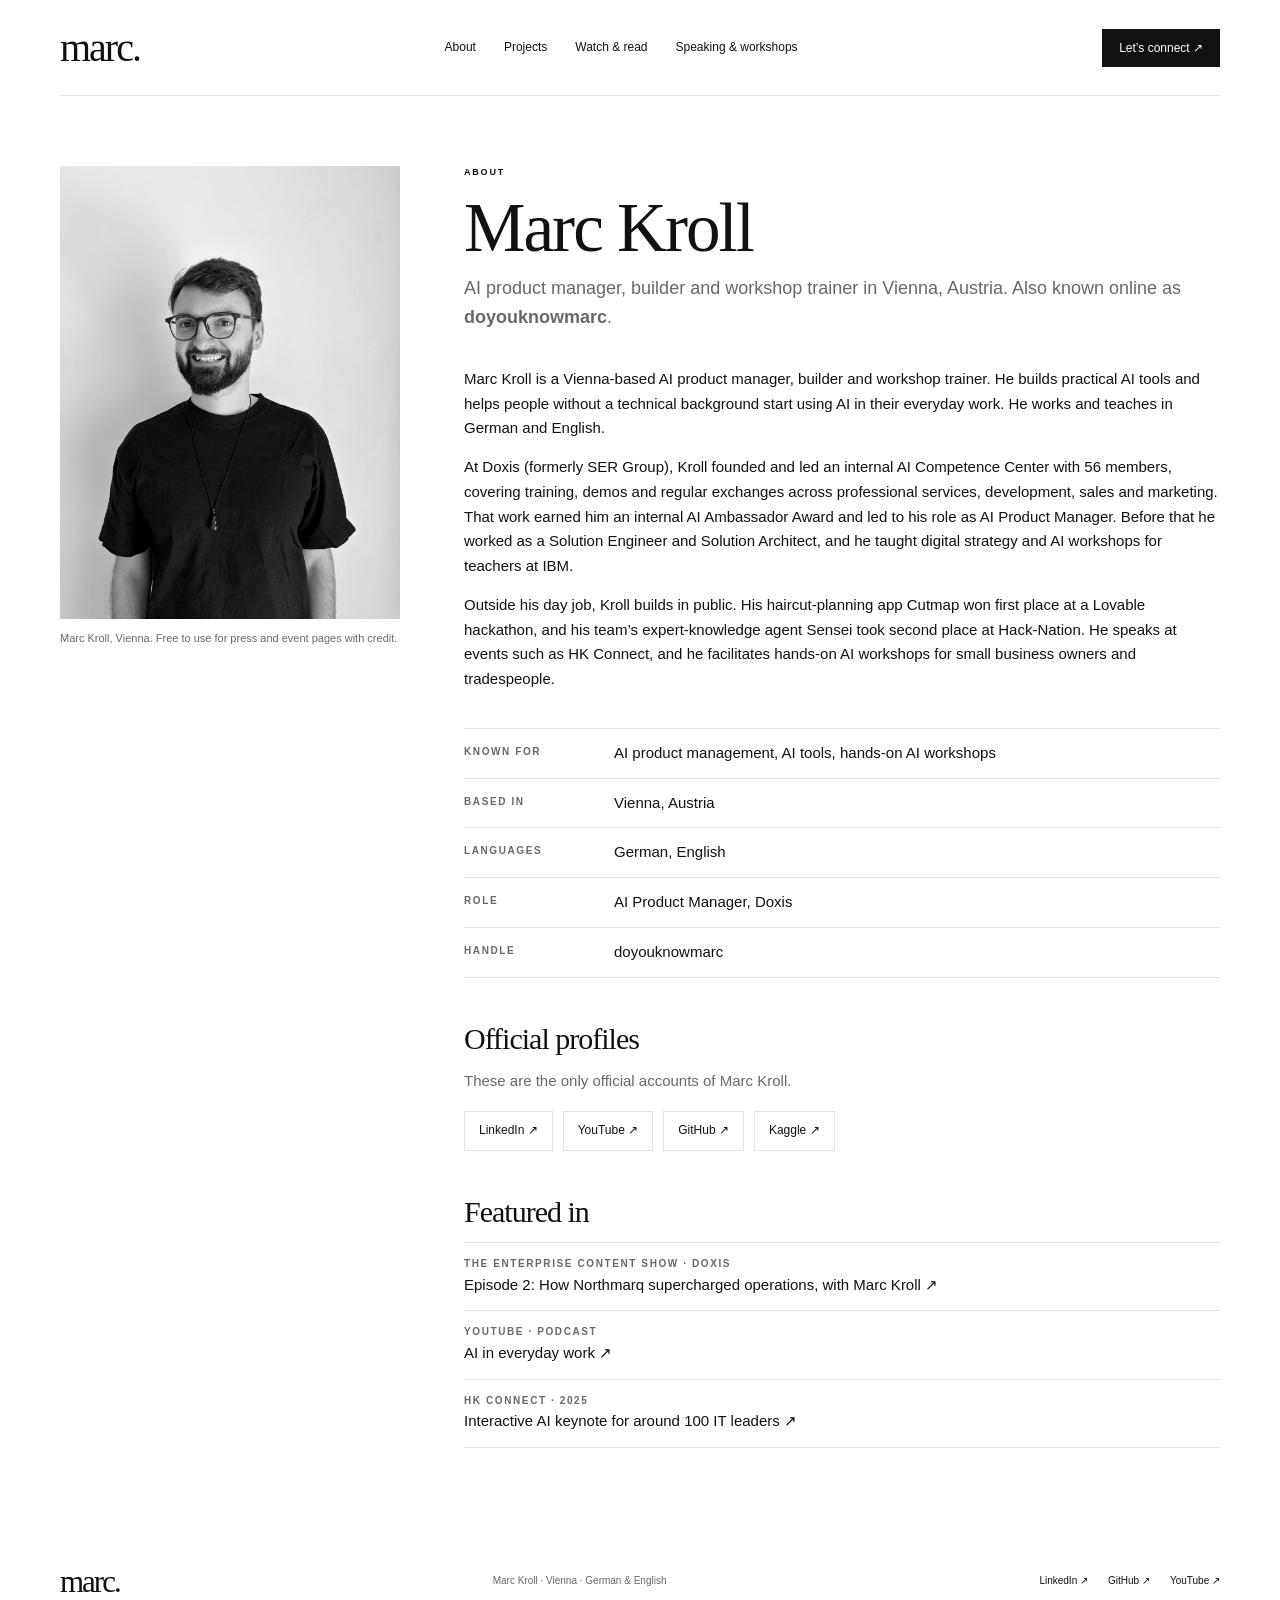
==== about/index.html @ 6bda3207 "Add Person schema, About page, sitemap and robots.txt Make doyouknowmarc.com the entity home for Mar" ====
<!doctype html>
<html lang="en"><head>
<meta charset="utf-8"><meta name="viewport" content="width=device-width,initial-scale=1">
<title>About Marc Kroll — AI product manager, builder and trainer in Vienna</title>
<meta name="description" content="Marc Kroll (doyouknowmarc) is a Vienna-based AI product manager, builder and workshop trainer. He builds AI tools, leads hands-on workshops and teaches in German and English.">
<link rel="canonical" href="https://doyouknowmarc.com/about/"><meta property="og:url" content="https://doyouknowmarc.com/about/">
<meta property="og:title" content="About Marc Kroll"><meta property="og:description" content="Vienna-based AI product manager, builder and workshop trainer."><meta property="og:type" content="profile"><meta property="og:image" content="https://doyouknowmarc.com/assets/marc-kroll.jpg">
<script type="application/ld+json">
{
  "@context": "https://schema.org",
  "@type": "ProfilePage",
  "@id": "https://doyouknowmarc.com/about/#page",
  "url": "https://doyouknowmarc.com/about/",
  "name": "About Marc Kroll",
  "dateModified": "2026-11-13",
  "isPartOf": { "@id": "https://doyouknowmarc.com/#website" },
  "mainEntity": {
    "@type": "Person",
    "@id": "https://doyouknowmarc.com/#person",
    "name": "Marc Kroll",
    "alternateName": "doyouknowmarc",
    "description": "Vienna-based AI product manager, builder and workshop trainer.",
    "url": "https://doyouknowmarc.com/",
    "image": "https://doyouknowmarc.com/assets/marc-kroll.jpg",
    "jobTitle": "AI Product Manager",
    "worksFor": { "@type": "Organization", "name": "Doxis", "alternateName": "SER Group", "url": "https://www.doxis.com/" },
    "homeLocation": { "@type": "Place", "name": "Vienna, Austria" },
    "knowsLanguage": ["de", "en"],
    "sameAs": [
      "https://www.linkedin.com/in/doyouknowmarc/",
      "https://www.youtube.com/@doyouknowmarc",
      "https://github.com/doyouknowmarc",
      "https://www.kaggle.com/doyouknowmarc"
    ]
  }
}
</script>
<meta name="theme-color" content="#ffffff"><link rel="icon" href="../favicon.svg" type="image/svg+xml"><link rel="stylesheet" href="../styles.css">
<style>
.about{display:grid;grid-template-columns:minmax(0,340px) minmax(0,1fr);gap:64px;padding:70px 0 90px;align-items:start}
.about figure img{width:100%;height:auto;display:block;filter:grayscale(1);transition:filter .4s}
.about figure:hover img{filter:none}
.about figcaption{font-size:11px;color:var(--muted);margin-top:10px}
.about h1{font-size:clamp(44px,5.4vw,73px);margin:10px 0 8px}
.about .descriptor{font-size:18px;color:var(--muted);margin-bottom:34px}
.about h2{font-size:30px;letter-spacing:-1px;margin:44px 0 14px}
.about p+p{margin-top:14px}
.facts{display:grid;grid-template-columns:150px 1fr;border-top:1px solid var(--line);margin-top:36px}
.facts dt,.facts dd{margin:0;padding:12px 0;border-bottom:1px solid var(--line)}
.facts dt{font-size:10px;letter-spacing:1.6px;font-weight:600;color:var(--muted);padding-top:15px}
.profiles{display:flex;flex-wrap:wrap;gap:10px;margin-top:18px}
.profiles a{border:1px solid var(--line);padding:9px 14px;font-size:12px}
.profiles a:hover{border-color:#111;text-decoration:none}
.press{list-style:none;padding:0;margin:0;border-top:1px solid var(--line)}
.press li{padding:13px 0;border-bottom:1px solid var(--line)}
.press .src{display:block;font-size:10px;letter-spacing:1.6px;font-weight:600;color:var(--muted)}
@media(max-width:820px){.about{grid-template-columns:1fr;gap:34px;padding-top:40px}.about figure{max-width:260px}.facts{grid-template-columns:110px 1fr}}
</style>
</head><body>
<a class="skip" href="#main">Skip to content</a>
<header class="header wrap"><a href="../" class="wordmark" aria-label="Marc Kroll home">marc<span>.</span></a><nav aria-label="Main navigation"><a href="./" aria-current="page">About</a><a href="../#work">Projects</a><a href="../#watch">Watch &amp; read</a><a href="../#community">Speaking &amp; workshops</a></nav><a class="button button-small" href="https://www.linkedin.com/in/doyouknowmarc/">Let’s connect ↗</a></header>
<main id="main" class="wrap">
<article class="about">
  <figure><img src="../assets/marc-kroll.jpg" width="1200" height="1600" alt="Marc Kroll" fetchpriority="high"><figcaption>Marc Kroll, Vienna. Free to use for press and event pages with credit.</figcaption></figure>
  <div>
    <p class="eyebrow">ABOUT</p>
    <h1>Marc Kroll</h1>
    <p class="descriptor">AI product manager, builder and workshop trainer in Vienna, Austria. Also known online as <strong>doyouknowmarc</strong>.</p>

    <p>Marc Kroll is a Vienna-based AI product manager, builder and workshop trainer. He builds practical AI tools and helps people without a technical background start using AI in their everyday work. He works and teaches in German and English.</p>
    <p>At Doxis (formerly SER Group), Kroll founded and led an internal AI Competence Center with 56 members, covering training, demos and regular exchanges across professional services, development, sales and marketing. That work earned him an internal AI Ambassador Award and led to his role as AI Product Manager. Before that he worked as a Solution Engineer and Solution Architect, and he taught digital strategy and AI workshops for teachers at IBM.</p>
    <p>Outside his day job, Kroll builds in public. His haircut-planning app Cutmap won first place at a Lovable hackathon, and his team’s expert-knowledge agent Sensei took second place at Hack-Nation. He speaks at events such as HK Connect, and he facilitates hands-on AI workshops for small business owners and tradespeople.</p>

    <dl class="facts">
      <dt>KNOWN FOR</dt><dd>AI product management, AI tools, hands-on AI workshops</dd>
      <dt>BASED IN</dt><dd>Vienna, Austria</dd>
      <dt>LANGUAGES</dt><dd>German, English</dd>
      <dt>ROLE</dt><dd>AI Product Manager, Doxis</dd>
      <dt>HANDLE</dt><dd>doyouknowmarc</dd>
    </dl>

    <h2>Official profiles</h2>
    <p class="muted">These are the only official accounts of Marc Kroll.</p>
    <div class="profiles">
      <a href="https://www.linkedin.com/in/doyouknowmarc/" rel="me">LinkedIn ↗</a>
      <a href="https://www.youtube.com/@doyouknowmarc" rel="me">YouTube ↗</a>
      <a href="https://github.com/doyouknowmarc" rel="me">GitHub ↗</a>
      <a href="https://www.kaggle.com/doyouknowmarc" rel="me">Kaggle ↗</a>
    </div>

    <h2>Featured in</h2>
    <ul class="press">
      <li><span class="src">THE ENTERPRISE CONTENT SHOW · DOXIS</span><a href="https://www.doxis.com/en/the-enterprise-content-show/episode-2">Episode 2: How Northmarq supercharged operations, with Marc Kroll ↗</a></li>
      <li><span class="src">YOUTUBE · PODCAST</span><a href="https://www.youtube.com/watch?v=0C4dO7WZmmM">AI in everyday work ↗</a></li>
      <li><span class="src">HK CONNECT · 2025</span><a href="https://www.youtube.com/watch?v=_8RWGRNtjNM">Interactive AI keynote for around 100 IT leaders ↗</a></li>
    </ul>
  </div>
</article>
</main>
<footer class="footer wrap"><a class="wordmark" href="../">marc.</a><p>Marc Kroll · Vienna · German &amp; English</p><div><a href="https://www.linkedin.com/in/doyouknowmarc/" rel="me">LinkedIn ↗</a><a href="https://github.com/doyouknowmarc" rel="me">GitHub ↗</a><a href="https://www.youtube.com/@doyouknowmarc" rel="me">YouTube ↗</a></div></footer>
</body></html>
---- styles.css ----
:root{--ink:#111;--muted:#686868;--line:#e2e2e2;--paper:#fff;--soft:#f6f6f6}*{box-sizing:border-box}html{scroll-behavior:smooth;scroll-padding-top:30px}body{margin:0;color:var(--ink);background:var(--paper);font-family:Arial,Helvetica,sans-serif;font-size:15px;line-height:1.65;-webkit-font-smoothing:antialiased}a{color:inherit;text-decoration:none}a:hover{text-decoration:underline;text-underline-offset:4px}button,a,summary{-webkit-tap-highlight-color:transparent}button{font:inherit}a:focus-visible,button:focus-visible,summary:focus-visible{outline:2px solid #111;outline-offset:5px}[hidden]{display:none!important}img{max-width:100%}h1,h2,h3,p,figure{margin:0}h1,h2{font-family:Georgia,'Times New Roman',serif;font-weight:400;letter-spacing:-2px;line-height:1.1}h3{font-size:20px;line-height:1.35;letter-spacing:-.5px;font-weight:500}.wrap{width:min(1160px,calc(100% - 80px));margin-inline:auto}.muted{color:var(--muted)}.skip{position:fixed;left:12px;top:-100px;padding:12px;background:#111;color:white;z-index:10}.skip:focus{top:12px}.header{height:96px;display:flex;align-items:center;justify-content:space-between;gap:30px;border-bottom:1px solid var(--line)}.wordmark{font-family:Georgia,serif;letter-spacing:-2px;font-size:40px;line-height:1}.header nav{display:flex;gap:28px;font-size:12px}.button{display:inline-flex;align-items:center;justify-content:center;gap:24px;background:#111;color:#fff;border:1px solid #111;padding:14px 22px;font-size:12px;line-height:1.5;min-height:46px}.button:hover{text-decoration:none;background:#333}.button-outline{color:#111;background:#fff}.button-outline:hover{background:#f5f5f5}.button-small{padding:9px 16px;min-height:38px}.hero{text-align:center;padding-top:65px;padding-bottom:54px}.hello{display:flex;align-items:center;justify-content:center;gap:14px;text-align:left;margin-bottom:27px}.hello img{border-radius:50%;width:62px;height:62px;object-fit:contain;filter:grayscale(1);background:#f2f2f2}.hello>div{display:flex;flex-direction:column;gap:2px;font-size:10px;letter-spacing:1.1px}.hello .muted{font-size:11px;letter-spacing:0}.hero h1{font-size:clamp(44px,5.4vw,73px);line-height:1.08;margin-bottom:24px}.hero-intro{font-size:15px;color:var(--muted);line-height:1.8}.hero-actions{display:flex;justify-content:center;gap:12px;margin-top:29px}.eyebrow{font-size:9px;letter-spacing:1.8px;font-weight:600;line-height:1.5}.spotlight{display:grid;grid-template-columns:1.9fr 1fr;gap:25px;margin-top:10px;margin-bottom:55px}.feature-image,.mini-image,.project-image,.media-image{display:block;position:relative;overflow:hidden;background:#f0f0f0}.feature-image{aspect-ratio:1.46}.feature-image img,.mini-image img,.project-image img,.media-image img{display:block;width:100%;height:100%;object-fit:cover;filter:grayscale(1);transition:transform .3s ease}.feature-image:hover img,.mini-image:hover img,.project-image:hover img,.media-image:hover img{transform:scale(1.025)}.feature-image img{object-position:center}.play{position:absolute;left:50%;top:50%;transform:translate(-50%,-50%);display:grid;place-items:center;background:white;color:black;width:62px;height:62px;border-radius:50%;font-size:18px;padding-left:4px;box-shadow:0 1px 8px #0002}.play.small{width:40px;height:40px;font-size:12px}.image-caption{position:absolute;bottom:16px;left:16px;background:#fff;padding:6px 10px;font-size:8px;letter-spacing:1px}.feature-caption{display:flex;align-items:start;gap:30px;margin-top:24px}.feature-caption .eyebrow{color:var(--muted);margin-bottom:10px}.feature-caption h2{font-size:30px;letter-spacing:-1px;line-height:1.2}.feature-caption p:not(.eyebrow){color:var(--muted);font-size:12px;max-width:500px;line-height:1.7;margin-top:13px}.arrow-link{font-size:25px;margin-left:auto;line-height:1.4}.spotlight-side{display:grid;grid-template-rows:1fr 1fr;gap:24px}.mini-image{aspect-ratio:2.14}.mini-video .eyebrow{font-size:8px;color:var(--muted);margin-top:14px;margin-bottom:5px}.mini-video h3{font-size:16px;line-height:1.4;max-width:320px;letter-spacing:-.3px}.duration{position:absolute;bottom:8px;right:8px;color:white;background:#111;padding:2px 6px;font-size:9px}.proof-strip{display:flex;justify-content:space-between;gap:24px;border-top:1px solid var(--line);border-bottom:1px solid var(--line);padding-top:20px;padding-bottom:20px;font-size:11px;color:var(--muted)}.proof-strip>span:first-child{font-size:9px;letter-spacing:1px;color:#111}.section{padding-top:82px;padding-bottom:82px}.section-heading{display:flex;justify-content:space-between;align-items:end;gap:35px;margin-bottom:35px}.section-heading .eyebrow{margin-bottom:14px;color:var(--muted)}.section-heading h2{font-size:clamp(32px,3.5vw,43px);line-height:1.15;letter-spacing:-1.4px}.section-heading>p{color:var(--muted);font-size:12px;line-height:1.8;max-width:300px}.project-grid{display:grid;grid-template-columns:1fr 1fr;gap:42px 30px}.project{border:1px solid var(--line)}.project-image{aspect-ratio:1.65;border-bottom:1px solid var(--line)}.project-image img{object-position:top}.project-body{padding:26px 27px;display:flex;flex-direction:column}.tag{display:inline-block;font-size:8px;letter-spacing:1px;color:var(--muted);margin-bottom:10px}.project-body h3{font-family:Georgia,serif;font-size:28px;font-weight:400;letter-spacing:-.6px;margin-bottom:13px}.project-body>p{font-size:13px;line-height:1.8;color:var(--muted)}.project-body .note{font-size:10px;color:#777;margin-top:10px}.card-links{display:flex;flex-wrap:wrap;gap:12px 20px;margin-top:22px;font-size:11px;font-weight:600}.project-details{margin-top:21px}.project-details summary{font-size:11px;cursor:pointer;list-style:none;font-weight:600;display:flex;justify-content:space-between}.project-details summary::-webkit-details-marker{display:none}.project-details p{font-size:12px;color:var(--muted);line-height:1.8;margin-top:15px}.project-details[open] summary span{transform:rotate(45deg)}.section-foot{display:flex;justify-content:space-between;gap:20px;font-size:11px;color:var(--muted);margin-top:27px}.section-foot a{color:#111}.library-section{border-top:1px solid var(--line);border-bottom:1px solid var(--line);background:#fafafa}.library-toolbar{display:flex;justify-content:space-between;align-items:center;gap:25px;margin-bottom:30px}.filters{display:flex;gap:6px}.filters button{background:none;border:1px solid transparent;cursor:pointer;font-size:11px;color:var(--muted);padding:8px 12px}.filters button[aria-pressed=true]{background:#111;color:#fff}.filters button span{margin-left:5px;opacity:.65;font-size:9px}.library-toolbar>p{font-size:10px;color:var(--muted)}.media-grid{display:grid;grid-template-columns:repeat(3,minmax(0,1fr));gap:33px 23px}.media-card{min-width:0}.media-image{aspect-ratio:1.62;border:1px solid var(--line)}.media-label{position:absolute;bottom:10px;left:10px;background:#fff;padding:4px 7px;font-size:7px;letter-spacing:.8px;line-height:1.4}.media-open{position:absolute;right:12px;top:12px;width:30px;height:30px;background:white;color:#111;display:grid;place-items:center;border-radius:50%;font-size:12px;border:1px solid #0001}.card-copy{padding:15px 0 0}.card-copy h3{font-size:16px;line-height:1.4;letter-spacing:-.3px}.card-copy p{font-size:12px;line-height:1.75;color:var(--muted);margin-top:8px}.community-layout{display:grid;grid-template-columns:1fr 1fr;gap:60px;margin-top:40px}.community-photo img{width:100%;height:auto;display:block;filter:grayscale(1)}.community-photo figcaption{font-size:10px;color:var(--muted);display:flex;flex-direction:column;gap:8px;margin-top:15px}.community-photo figcaption a{color:#111}.experience-list article{display:flex;gap:20px;border-top:1px solid var(--line);padding:21px 0}.experience-list article>span{font-size:9px;color:var(--muted);padding-top:5px}.experience-list h3{font-size:17px;margin-bottom:11px}.experience-list p{font-size:12px;line-height:1.8;color:var(--muted)}.experience-list p+p{margin-top:10px}.upcoming{margin-top:50px;border-top:1px solid #111;border-bottom:1px solid var(--line);padding:30px 0;display:grid;grid-template-columns:1fr 1.4fr;gap:60px}.upcoming .eyebrow{font-size:8px;margin-bottom:13px}.upcoming h3{font-family:Georgia,serif;font-size:29px;font-weight:400;letter-spacing:-.7px;line-height:1.2}.upcoming p:not(.eyebrow){font-size:13px;line-height:1.8}.upcoming .muted{margin-top:12px;font-size:12px!important}.contact-section{border-top:1px solid var(--line);background:#f7f7f7}.contact-inner{text-align:center;padding-top:70px;padding-bottom:75px}.contact-inner .eyebrow{color:var(--muted);margin-bottom:20px}.contact-inner h2{font-size:50px;line-height:1.15;letter-spacing:-1.5px}.contact-inner>p:not(.eyebrow){color:var(--muted);font-size:13px;margin-top:20px}.contact-inner .button{margin-top:25px}.footer{display:flex;align-items:center;justify-content:space-between;gap:25px;padding-top:28px;padding-bottom:28px}.footer .wordmark{font-size:31px}.footer p{font-size:10px;color:var(--muted)}.footer>div{display:flex;gap:20px;font-size:10px}
@media(max-width:950px){.wrap{width:calc(100% - 48px)}.header nav{gap:18px;font-size:11px}.header{gap:20px}.header .button{font-size:10px;padding:9px 12px}.hero h1{font-size:61px}.feature-caption h2{font-size:26px}.spotlight{gap:22px}.spotlight-side{gap:18px}.mini-video h3{font-size:14px}.mini-image{aspect-ratio:1.8}.proof-strip{font-size:10px;gap:18px;flex-wrap:wrap}.project-body{padding:23px}.community-layout{gap:35px}.media-grid{gap:28px 18px}.section-heading>p{max-width:250px}.section-heading h2{font-size:37px}}
@media(max-width:650px){.wrap{width:calc(100% - 36px)}.header{height:76px;gap:20px}.header nav{display:none}.header .wordmark{font-size:35px}.hero{padding-top:39px;padding-bottom:37px}.hello{margin-bottom:24px}.hello img{width:52px;height:52px}.hello>div{font-size:8px}.hello .muted{font-size:10px}.hero h1{font-size:44px;letter-spacing:-1.9px;line-height:1.1}.hero-intro{font-size:13px;line-height:1.85;max-width:340px;margin:auto}.desktop-break{display:none}.hero-actions{gap:9px;margin-top:24px}.hero-actions .button{font-size:10px;padding:12px 13px;gap:13px;min-height:43px}.spotlight{grid-template-columns:1fr;margin-top:0;margin-bottom:33px;gap:28px}.feature-image{aspect-ratio:1.35}.feature-caption{margin-top:17px;gap:20px}.feature-caption h2{font-size:25px}.feature-caption p:not(.eyebrow){font-size:11px}.spotlight-side{grid-template-columns:1fr 1fr;grid-template-rows:1fr;gap:15px}.mini-image{aspect-ratio:1.6}.mini-video h3{font-size:13px;line-height:1.5}.mini-video .eyebrow{font-size:6px;letter-spacing:.9px;margin-top:11px}.play{width:50px;height:50px;font-size:15px}.play.small{width:29px;height:29px;font-size:9px}.duration{font-size:7px;bottom:5px;right:5px}.proof-strip{display:grid;grid-template-columns:1fr 1fr;gap:10px 20px;padding-top:18px;padding-bottom:18px;font-size:9px}.proof-strip>span:first-child{font-size:8px}.section{padding-top:54px;padding-bottom:54px}.section-heading{display:block;margin-bottom:26px}.section-heading h2{font-size:33px;letter-spacing:-1px}.section-heading .eyebrow{font-size:8px;margin-bottom:10px}.section-heading>p{font-size:12px;margin-top:17px;max-width:none}.section-heading>p br{display:none}.project-grid{grid-template-columns:1fr;gap:25px}.project-image{aspect-ratio:1.5}.project-body{padding:23px}.project-body h3{font-size:27px}.project-body>p{font-size:12px}.card-links{font-size:10px;gap:12px 19px}.section-foot{display:block;font-size:10px}.section-foot a{display:inline-block;margin-top:10px}.library-toolbar{display:block;margin-bottom:24px}.filters button{padding:9px 12px}.library-toolbar>p{margin-top:12px}.media-grid{grid-template-columns:1fr 1fr;gap:26px 15px}.media-image{aspect-ratio:1.3}.media-label{left:5px;bottom:5px;font-size:5.5px;letter-spacing:.4px;padding:3px 5px}.media-open{width:23px;height:23px;top:6px;right:6px;font-size:9px}.card-copy{padding-top:11px}.card-copy h3{font-size:13px;line-height:1.45}.card-copy p{font-size:10px;line-height:1.8;margin-top:6px}.community-layout{grid-template-columns:1fr;gap:30px;margin-top:25px}.community-photo{max-width:500px}.community-photo figcaption{font-size:9px}.experience-list article{padding:20px 0;gap:17px}.experience-list h3{font-size:16px}.upcoming{grid-template-columns:1fr;gap:18px;margin-top:27px;padding:25px 0}.upcoming h3{font-size:28px}.upcoming p:not(.eyebrow){font-size:12px}.contact-inner{padding-top:50px;padding-bottom:50px}.contact-inner h2{font-size:38px}.footer{flex-wrap:wrap;gap:17px}.footer p{font-size:8px}.footer>div{width:100%;justify-content:flex-end;font-size:10px}.wordmark{text-decoration:none!important}}
/* Reveal original image colours when a card is hovered or focused. */
.hello img,.feature-image img,.mini-image img,.project-image img,.media-image img,.community-photo img{transition:transform .3s ease,filter .3s ease}
:is(.hello,.feature-video,.mini-video,.project,.media-card,.community-photo):is(:hover,:focus-within) img{filter:grayscale(0)}
@media(prefers-reduced-motion:reduce){html{scroll-behavior:auto}*{transition:none!important}}
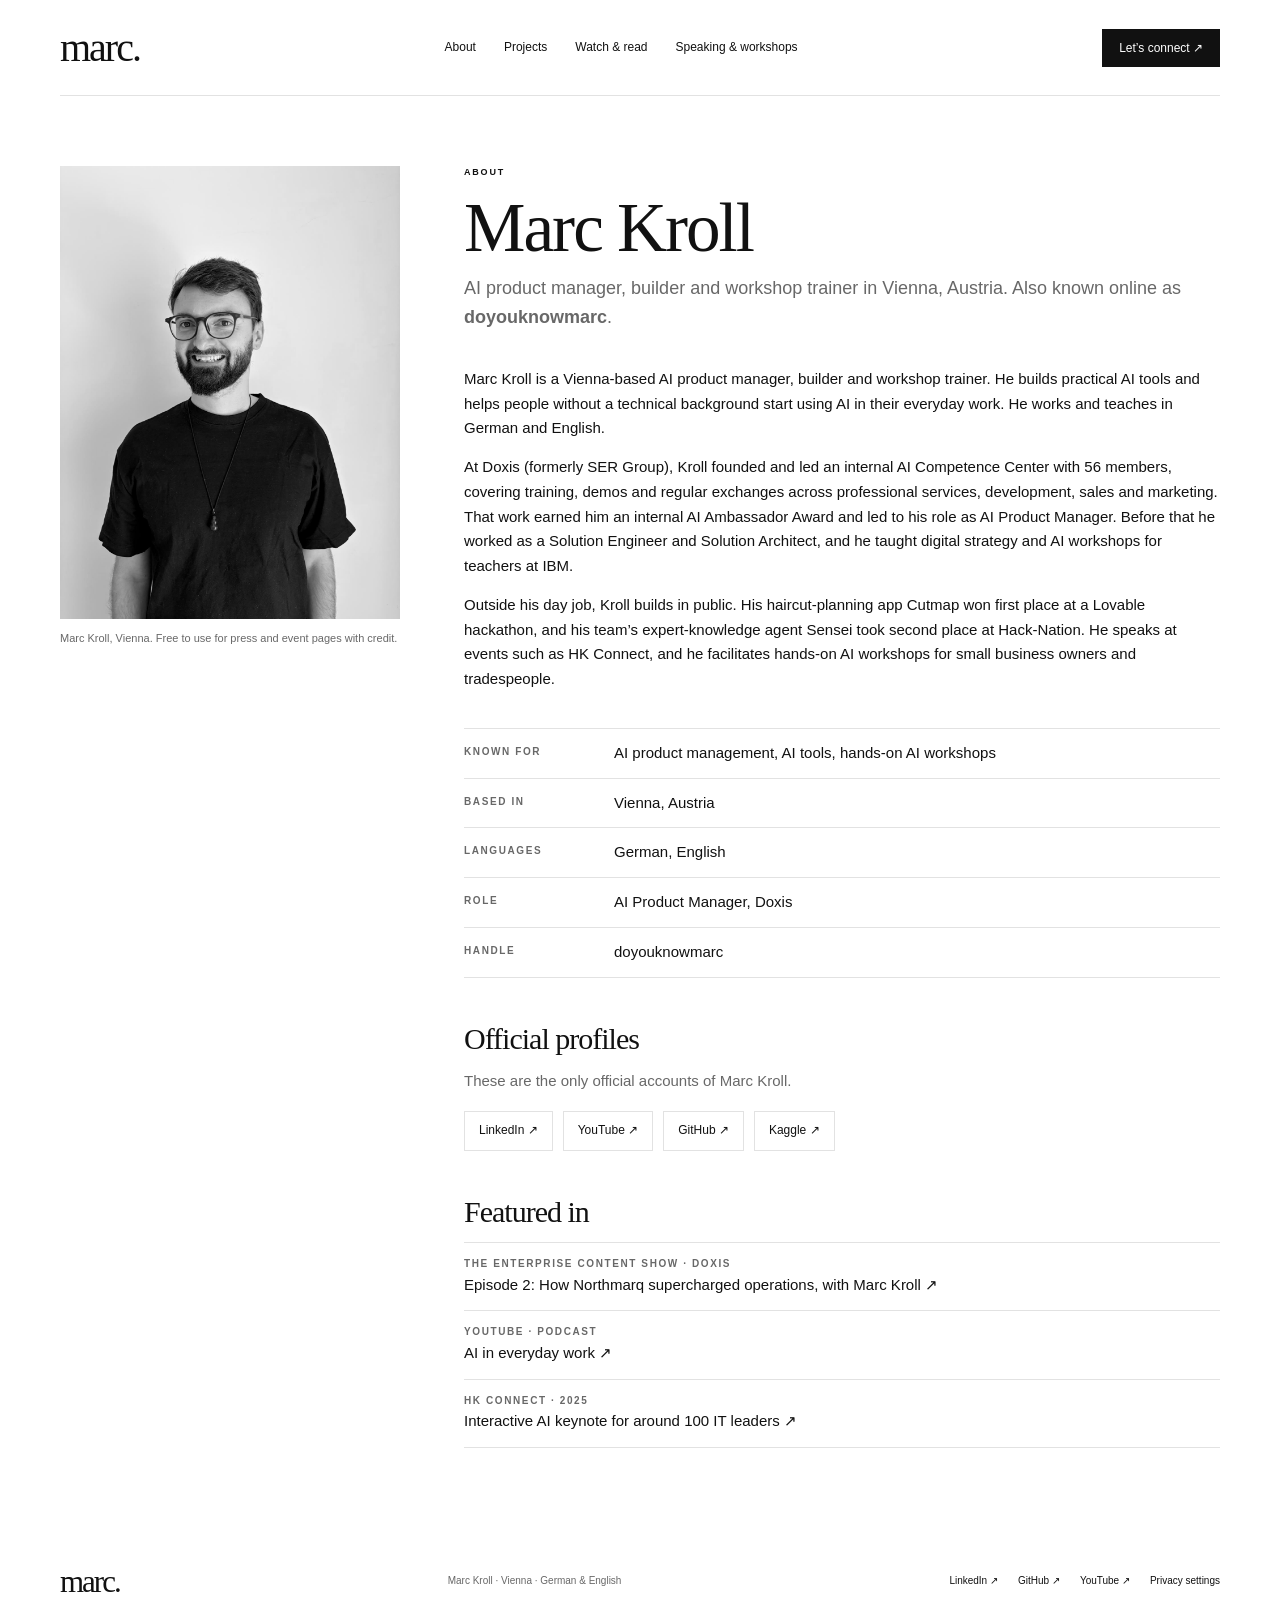
==== commit 315b217e: "Consent before YouTube, plus WebCompare and ConsentKit cards - Video cards open an in-page player; y" ====
--- a/about/index.html
+++ b/about/index.html
@@ -56,7 +56,7 @@
 .press .src{display:block;font-size:10px;letter-spacing:1.6px;font-weight:600;color:var(--muted)}
 @media(max-width:820px){.about{grid-template-columns:1fr;gap:34px;padding-top:40px}.about figure{max-width:260px}.facts{grid-template-columns:110px 1fr}}
 </style>
-</head><body>
+<link rel="stylesheet" href="../assets/consent/consent-kit.css"><link rel="stylesheet" href="../assets/consent/site.css"><script type="module" src="../consent.js"></script></head><body>
 <a class="skip" href="#main">Skip to content</a>
 <header class="header wrap"><a href="../" class="wordmark" aria-label="Marc Kroll home">marc<span>.</span></a><nav aria-label="Main navigation"><a href="./" aria-current="page">About</a><a href="../#work">Projects</a><a href="../#watch">Watch &amp; read</a><a href="../#community">Speaking &amp; workshops</a></nav><a class="button button-small" href="https://www.linkedin.com/in/doyouknowmarc/">Let’s connect ↗</a></header>
 <main id="main" class="wrap">
@@ -97,5 +97,5 @@
   </div>
 </article>
 </main>
-<footer class="footer wrap"><a class="wordmark" href="../">marc.</a><p>Marc Kroll · Vienna · German &amp; English</p><div><a href="https://www.linkedin.com/in/doyouknowmarc/" rel="me">LinkedIn ↗</a><a href="https://github.com/doyouknowmarc" rel="me">GitHub ↗</a><a href="https://www.youtube.com/@doyouknowmarc" rel="me">YouTube ↗</a></div></footer>
+<footer class="footer wrap"><a class="wordmark" href="../">marc.</a><p>Marc Kroll · Vienna · German &amp; English</p><div><a href="https://www.linkedin.com/in/doyouknowmarc/" rel="me">LinkedIn ↗</a><a href="https://github.com/doyouknowmarc" rel="me">GitHub ↗</a><a href="https://www.youtube.com/@doyouknowmarc" rel="me">YouTube ↗</a><button class="linklike" type="button" data-ck-footer-link>Privacy settings</button></div></footer>
 </body></html>
--- a/assets/consent/consent-kit.css
+++ b/assets/consent/consent-kit.css
@@ -0,0 +1,2 @@
+:root{--ck-primary:#13795b;--ck-primary-strong:#0d6047;--ck-background:#fff;--ck-surface:#fff;--ck-text:#111827;--ck-muted:#5b6472;--ck-border:#d8dee8;--ck-shadow:0 20px 50px #11182729;--ck-radius:8px;--lightningcss-light:initial;--lightningcss-dark: ;color-scheme:light dark}@media (prefers-color-scheme:dark){:root{--lightningcss-light: ;--lightningcss-dark:initial;--ck-background:#0f141b;--ck-surface:#151b23;--ck-text:#f4f7fb;--ck-muted:#b4bdca;--ck-border:#2b3543;--ck-shadow:0 24px 60px #0000006b}}.ck-banner,.ck-modal,.ck-footer-link,.ck-youtube{font-family:Inter,ui-sans-serif,system-ui,-apple-system,BlinkMacSystemFont,Segoe UI,sans-serif}.ck-banner{inset-inline:24px;z-index:2147483000;max-width:980px;color:var(--ck-text);background:var(--ck-surface);border:1px solid var(--ck-border);border-radius:var(--ck-radius);box-shadow:var(--ck-shadow);grid-template-columns:minmax(0,1fr) auto;align-items:end;gap:20px;margin-inline:auto;padding:20px;display:grid;position:fixed;bottom:24px}.ck-banner h2,.ck-modal h2{letter-spacing:0;margin:0;font-size:18px;line-height:1.25}.ck-banner p,.ck-modal p{color:var(--ck-muted);margin:8px 0 0;font-size:14px;line-height:1.5}.ck-banner__actions,.ck-modal__footer,.ck-youtube__actions{flex-wrap:wrap;justify-content:flex-end;gap:8px;display:flex}.ck-button,.ck-icon-button,.ck-footer-link{border-radius:var(--ck-radius);font:inherit;cursor:pointer;border:0;font-size:14px;font-weight:650;line-height:1}.ck-button{justify-content:center;align-items:center;min-height:40px;padding:0 14px;text-decoration:none;display:inline-flex}.ck-button:focus-visible,.ck-icon-button:focus-visible,.ck-footer-link:focus-visible,.ck-category input:focus-visible{outline:3px solid color-mix(in srgb, var(--ck-primary), white 42%);outline-offset:2px}.ck-button--primary{color:#fff;background:var(--ck-primary)}.ck-button--primary:hover{background:var(--ck-primary-strong)}.ck-button--secondary{color:var(--ck-text);background:color-mix(in srgb, var(--ck-border), transparent 50%)}.ck-button--ghost{color:var(--ck-primary);background:0 0}.ck-modal{z-index:2147483001;color:var(--ck-text);place-items:center;padding:20px;display:grid;position:fixed;inset:0}.ck-modal__backdrop{background:#0a0f168f;position:absolute;inset:0}.ck-modal__panel{z-index:1;background:var(--ck-surface);border:1px solid var(--ck-border);border-radius:var(--ck-radius);width:min(100%,620px);max-height:min(720px,100vh - 40px);box-shadow:var(--ck-shadow);position:relative;overflow:auto}.ck-modal__header,.ck-modal__footer{padding:20px}.ck-modal__header{border-bottom:1px solid var(--ck-border);justify-content:space-between;gap:16px;display:flex}.ck-icon-button{width:36px;height:36px;color:var(--ck-text);background:0 0;flex:none;place-items:center;font-size:24px;display:grid}.ck-modal__body{gap:0;padding:4px 20px;display:grid}.ck-category{border-bottom:1px solid var(--ck-border);grid-template-columns:minmax(0,1fr) auto;align-items:center;gap:16px;padding:16px 0;display:grid}.ck-category:last-child{border-bottom:0}.ck-category strong,.ck-category small{display:block}.ck-category strong{font-size:15px;line-height:1.35}.ck-category small{color:var(--ck-muted);margin-top:4px;font-size:13px;line-height:1.45}.ck-category input{width:44px;height:24px;accent-color:var(--ck-primary);margin:0}.ck-category--locked{opacity:.78}.ck-footer-link{z-index:2147482999;min-height:38px;color:var(--ck-text);background:var(--ck-surface);border:1px solid var(--ck-border);padding:0 12px;text-decoration:none;position:fixed;bottom:16px;right:16px;box-shadow:0 12px 30px #1118271f}.ck-footer-link:hover{color:var(--ck-primary);border-color:color-mix(in srgb, var(--ck-primary), var(--ck-border) 45%)}.ck-youtube{color:#fff;border-radius:var(--ck-radius);isolation:isolate;background:#101820;min-height:280px;display:grid;position:relative;overflow:hidden}.ck-youtube iframe{border:0;width:100%;height:100%;min-height:280px}.ck-youtube__thumb{z-index:-1;opacity:.36;background-position:50%;background-size:cover;position:absolute;inset:0}.ck-youtube__overlay{text-align:center;background:linear-gradient(#0a0f166b,#0a0f16e0);align-content:center;place-items:center;gap:14px;padding:26px;display:grid}.ck-youtube__overlay p{color:#fff;text-shadow:0 1px 2px #000000b3;max-width:460px;margin:0;padding:0 10px;font-size:14px;line-height:1.5}.ck-youtube__play{color:#fff;-webkit-backdrop-filter:blur(10px);backdrop-filter:blur(10px);cursor:pointer;background:#ffffff24;border:1px solid #ffffff9e;border-radius:50%;place-items:center;width:64px;height:64px;transition:transform .16s,background .16s,border-color .16s;display:grid;box-shadow:0 18px 48px #0000004d,inset 0 1px #ffffff2e}.ck-youtube__play:hover{background:var(--ck-primary);border-color:var(--ck-primary);transform:translateY(-1px)scale(1.03)}.ck-youtube__play:active{transform:scale(.98)}.ck-youtube__play-icon{content:"";border-block:11px solid #0000;border-left:17px solid;width:0;height:0;margin-left:5px;display:block}@media (width<=720px){.ck-banner{inset-inline:12px;grid-template-columns:1fr;padding:16px;bottom:12px}.ck-banner__actions,.ck-modal__footer{justify-content:stretch}.ck-button{flex:150px}.ck-modal{padding:12px}}
+/*$vite$:1*/
--- a/assets/consent/site.css
+++ b/assets/consent/site.css
@@ -0,0 +1,17 @@
+/* ConsentKit in the doyouknowmarc.com look: black and white, square corners, light only */
+:root:root{--ck-background:#fff;--ck-surface:#fff;--ck-text:#111;--ck-muted:#686868;--ck-border:#e2e2e2;--ck-primary:#111;--ck-primary-strong:#333;--ck-radius:0px;--ck-shadow:0 20px 50px rgba(0,0,0,.14)}
+.ck-banner,.ck-modal,.ck-youtube{font-family:Arial,Helvetica,sans-serif;color-scheme:light}
+.ck-banner h2,.ck-modal h2{font-family:Georgia,'Times New Roman',serif;font-weight:400;letter-spacing:-.5px}
+/* accepting and refusing look the same: no nudging */
+.ck-banner .ck-button--primary,.ck-banner .ck-button--secondary,.ck-modal [data-ck-reject-all],.ck-modal [data-ck-accept-all]{background:#111;color:#fff;border-color:#111}
+.yt-dialog{padding:0;border:0;background:transparent;width:min(1100px,calc(100vw - 32px));max-width:none;overflow:visible}
+.yt-dialog::backdrop{background:rgba(0,0,0,.82)}
+.yt-frame{aspect-ratio:16/9;background:#111}
+.yt-frame.portrait{aspect-ratio:9/16;height:min(85vh,900px);width:auto;margin-inline:auto}
+.yt-frame .ck-youtube{height:100%;min-height:0}
+.yt-frame iframe{width:100%;height:100%;border:0;display:block}
+.yt-close{position:absolute;right:0;top:-46px;width:38px;height:38px;border:0;border-radius:50%;background:#fff;color:#111;font-size:22px;line-height:1;cursor:pointer}
+.footer .linklike{background:none;border:0;padding:0;font:inherit;color:inherit;cursor:pointer}
+.footer .linklike:hover{text-decoration:underline;text-underline-offset:4px}
+.yt-frame .ck-youtube__actions .ck-button{background:#fff;color:#111;border-color:#fff}
+.yt-frame .ck-youtube__link{background:transparent!important;color:#fff!important;border-color:rgba(255,255,255,.6)!important}
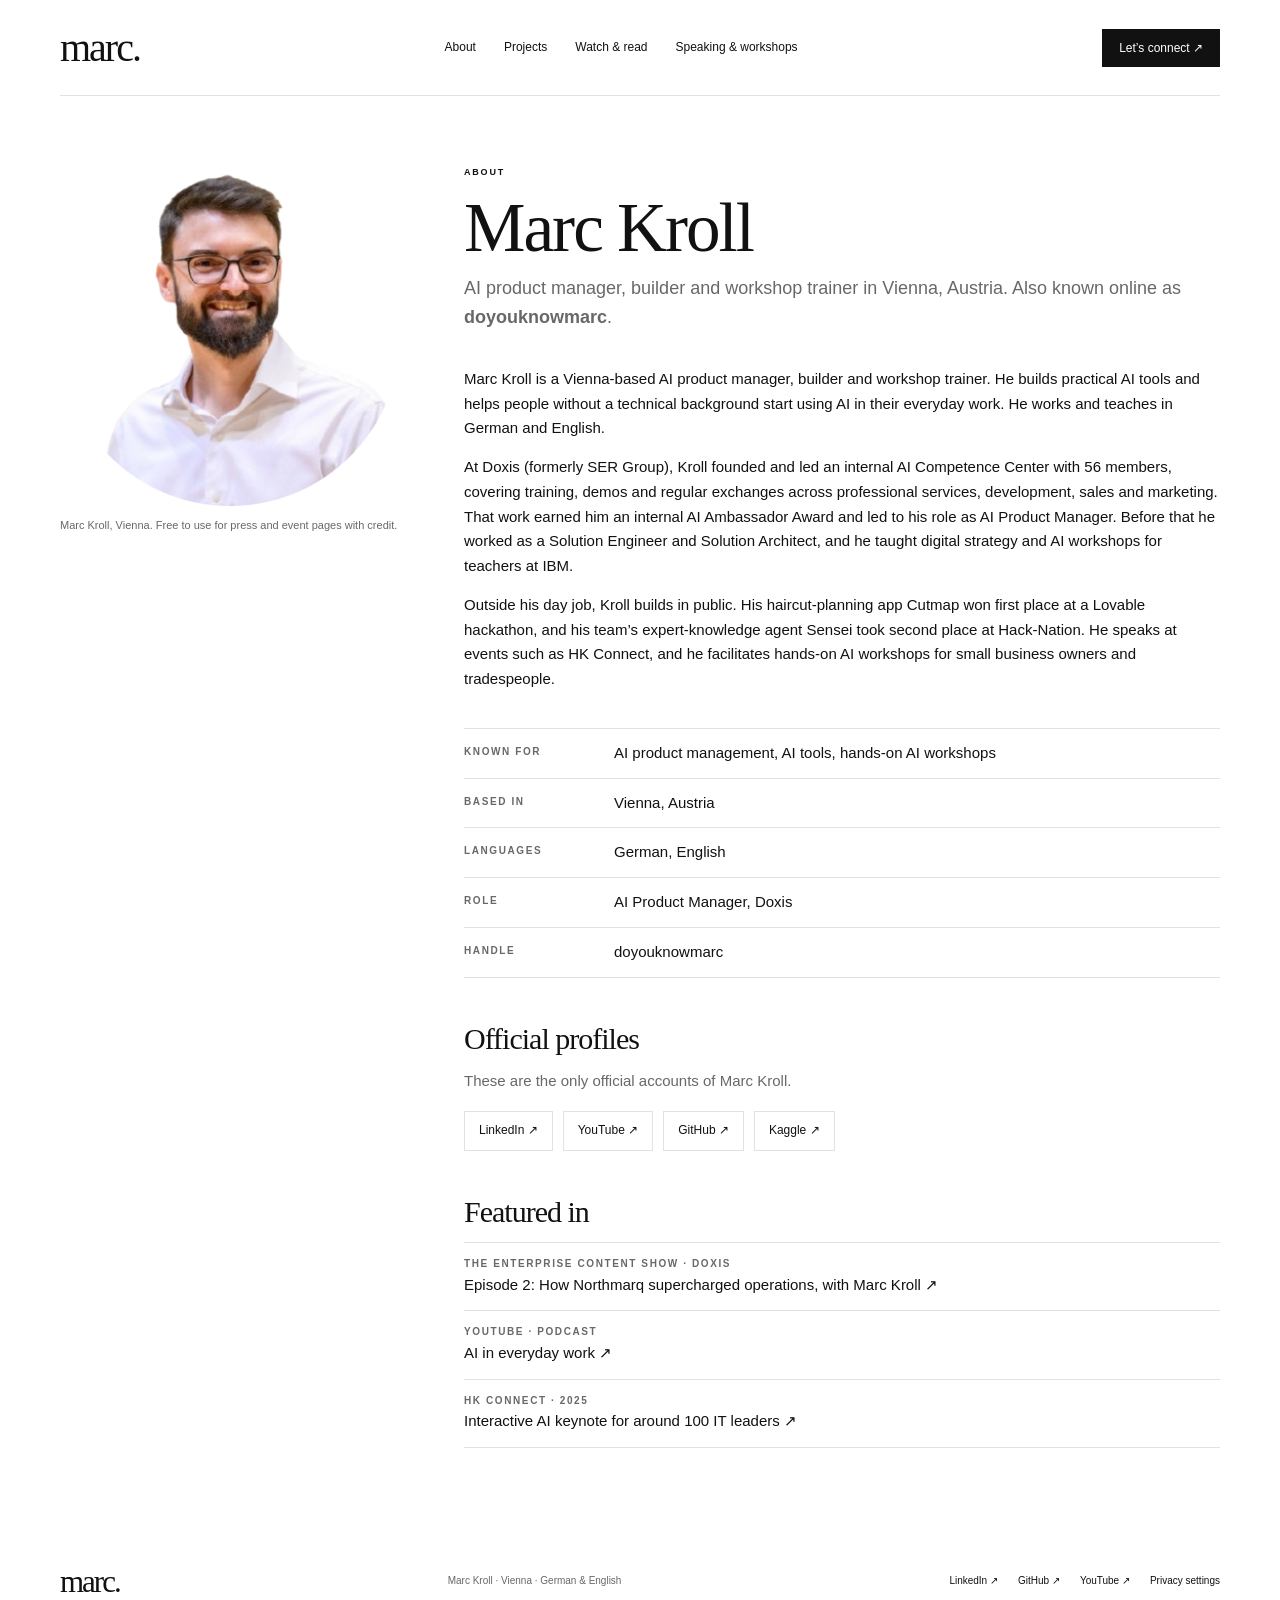
==== commit 91666edf: "New portrait everywhere, in color, and as favicon - About page, home hero, Person schema and og:imag" ====
--- a/about/index.html
+++ b/about/index.html
@@ -4,7 +4,7 @@
 <title>About Marc Kroll — AI product manager, builder and trainer in Vienna</title>
 <meta name="description" content="Marc Kroll (doyouknowmarc) is a Vienna-based AI product manager, builder and workshop trainer. He builds AI tools, leads hands-on workshops and teaches in German and English.">
 <link rel="canonical" href="https://doyouknowmarc.com/about/"><meta property="og:url" content="https://doyouknowmarc.com/about/">
-<meta property="og:title" content="About Marc Kroll"><meta property="og:description" content="Vienna-based AI product manager, builder and workshop trainer."><meta property="og:type" content="profile"><meta property="og:image" content="https://doyouknowmarc.com/assets/marc-kroll.jpg">
+<meta property="og:title" content="About Marc Kroll"><meta property="og:description" content="Vienna-based AI product manager, builder and workshop trainer."><meta property="og:type" content="profile"><meta property="og:image" content="https://doyouknowmarc.com/assets/marc-portrait.png">
 <script type="application/ld+json">
 {
   "@context": "https://schema.org",
@@ -21,7 +21,7 @@
     "alternateName": "doyouknowmarc",
     "description": "Vienna-based AI product manager, builder and workshop trainer.",
     "url": "https://doyouknowmarc.com/",
-    "image": "https://doyouknowmarc.com/assets/marc-kroll.jpg",
+    "image": "https://doyouknowmarc.com/assets/marc-portrait.png",
     "jobTitle": "AI Product Manager",
     "worksFor": { "@type": "Organization", "name": "Doxis", "alternateName": "SER Group", "url": "https://www.doxis.com/" },
     "homeLocation": { "@type": "Place", "name": "Vienna, Austria" },
@@ -35,11 +35,11 @@
   }
 }
 </script>
-<meta name="theme-color" content="#ffffff"><link rel="icon" href="../favicon.svg" type="image/svg+xml"><link rel="stylesheet" href="../styles.css">
+<meta name="theme-color" content="#ffffff"><link rel="icon" href="../favicon.ico" sizes="48x48"><link rel="icon" href="../favicon-32.png" type="image/png" sizes="32x32"><link rel="icon" href="../icon-192.png" type="image/png" sizes="192x192"><link rel="apple-touch-icon" href="../apple-touch-icon.png"><link rel="stylesheet" href="../styles.css">
 <style>
 .about{display:grid;grid-template-columns:minmax(0,340px) minmax(0,1fr);gap:64px;padding:70px 0 90px;align-items:start}
-.about figure img{width:100%;height:auto;display:block;filter:grayscale(1);transition:filter .4s}
-.about figure:hover img{filter:none}
+.about figure img{width:100%;height:auto;display:block}
+
 .about figcaption{font-size:11px;color:var(--muted);margin-top:10px}
 .about h1{font-size:clamp(44px,5.4vw,73px);margin:10px 0 8px}
 .about .descriptor{font-size:18px;color:var(--muted);margin-bottom:34px}
@@ -61,7 +61,7 @@
 <header class="header wrap"><a href="../" class="wordmark" aria-label="Marc Kroll home">marc<span>.</span></a><nav aria-label="Main navigation"><a href="./" aria-current="page">About</a><a href="../#work">Projects</a><a href="../#watch">Watch &amp; read</a><a href="../#community">Speaking &amp; workshops</a></nav><a class="button button-small" href="https://www.linkedin.com/in/doyouknowmarc/">Let’s connect ↗</a></header>
 <main id="main" class="wrap">
 <article class="about">
-  <figure><img src="../assets/marc-kroll.jpg" width="1200" height="1600" alt="Marc Kroll" fetchpriority="high"><figcaption>Marc Kroll, Vienna. Free to use for press and event pages with credit.</figcaption></figure>
+  <figure><img src="../assets/marc-portrait.png" width="332" height="332" alt="Marc Kroll" fetchpriority="high"><figcaption>Marc Kroll, Vienna. Free to use for press and event pages with credit.</figcaption></figure>
   <div>
     <p class="eyebrow">ABOUT</p>
     <h1>Marc Kroll</h1>
--- a/styles.css
+++ b/styles.css
@@ -1,4 +1,4 @@
-:root{--ink:#111;--muted:#686868;--line:#e2e2e2;--paper:#fff;--soft:#f6f6f6}*{box-sizing:border-box}html{scroll-behavior:smooth;scroll-padding-top:30px}body{margin:0;color:var(--ink);background:var(--paper);font-family:Arial,Helvetica,sans-serif;font-size:15px;line-height:1.65;-webkit-font-smoothing:antialiased}a{color:inherit;text-decoration:none}a:hover{text-decoration:underline;text-underline-offset:4px}button,a,summary{-webkit-tap-highlight-color:transparent}button{font:inherit}a:focus-visible,button:focus-visible,summary:focus-visible{outline:2px solid #111;outline-offset:5px}[hidden]{display:none!important}img{max-width:100%}h1,h2,h3,p,figure{margin:0}h1,h2{font-family:Georgia,'Times New Roman',serif;font-weight:400;letter-spacing:-2px;line-height:1.1}h3{font-size:20px;line-height:1.35;letter-spacing:-.5px;font-weight:500}.wrap{width:min(1160px,calc(100% - 80px));margin-inline:auto}.muted{color:var(--muted)}.skip{position:fixed;left:12px;top:-100px;padding:12px;background:#111;color:white;z-index:10}.skip:focus{top:12px}.header{height:96px;display:flex;align-items:center;justify-content:space-between;gap:30px;border-bottom:1px solid var(--line)}.wordmark{font-family:Georgia,serif;letter-spacing:-2px;font-size:40px;line-height:1}.header nav{display:flex;gap:28px;font-size:12px}.button{display:inline-flex;align-items:center;justify-content:center;gap:24px;background:#111;color:#fff;border:1px solid #111;padding:14px 22px;font-size:12px;line-height:1.5;min-height:46px}.button:hover{text-decoration:none;background:#333}.button-outline{color:#111;background:#fff}.button-outline:hover{background:#f5f5f5}.button-small{padding:9px 16px;min-height:38px}.hero{text-align:center;padding-top:65px;padding-bottom:54px}.hello{display:flex;align-items:center;justify-content:center;gap:14px;text-align:left;margin-bottom:27px}.hello img{border-radius:50%;width:62px;height:62px;object-fit:contain;filter:grayscale(1);background:#f2f2f2}.hello>div{display:flex;flex-direction:column;gap:2px;font-size:10px;letter-spacing:1.1px}.hello .muted{font-size:11px;letter-spacing:0}.hero h1{font-size:clamp(44px,5.4vw,73px);line-height:1.08;margin-bottom:24px}.hero-intro{font-size:15px;color:var(--muted);line-height:1.8}.hero-actions{display:flex;justify-content:center;gap:12px;margin-top:29px}.eyebrow{font-size:9px;letter-spacing:1.8px;font-weight:600;line-height:1.5}.spotlight{display:grid;grid-template-columns:1.9fr 1fr;gap:25px;margin-top:10px;margin-bottom:55px}.feature-image,.mini-image,.project-image,.media-image{display:block;position:relative;overflow:hidden;background:#f0f0f0}.feature-image{aspect-ratio:1.46}.feature-image img,.mini-image img,.project-image img,.media-image img{display:block;width:100%;height:100%;object-fit:cover;filter:grayscale(1);transition:transform .3s ease}.feature-image:hover img,.mini-image:hover img,.project-image:hover img,.media-image:hover img{transform:scale(1.025)}.feature-image img{object-position:center}.play{position:absolute;left:50%;top:50%;transform:translate(-50%,-50%);display:grid;place-items:center;background:white;color:black;width:62px;height:62px;border-radius:50%;font-size:18px;padding-left:4px;box-shadow:0 1px 8px #0002}.play.small{width:40px;height:40px;font-size:12px}.image-caption{position:absolute;bottom:16px;left:16px;background:#fff;padding:6px 10px;font-size:8px;letter-spacing:1px}.feature-caption{display:flex;align-items:start;gap:30px;margin-top:24px}.feature-caption .eyebrow{color:var(--muted);margin-bottom:10px}.feature-caption h2{font-size:30px;letter-spacing:-1px;line-height:1.2}.feature-caption p:not(.eyebrow){color:var(--muted);font-size:12px;max-width:500px;line-height:1.7;margin-top:13px}.arrow-link{font-size:25px;margin-left:auto;line-height:1.4}.spotlight-side{display:grid;grid-template-rows:1fr 1fr;gap:24px}.mini-image{aspect-ratio:2.14}.mini-video .eyebrow{font-size:8px;color:var(--muted);margin-top:14px;margin-bottom:5px}.mini-video h3{font-size:16px;line-height:1.4;max-width:320px;letter-spacing:-.3px}.duration{position:absolute;bottom:8px;right:8px;color:white;background:#111;padding:2px 6px;font-size:9px}.proof-strip{display:flex;justify-content:space-between;gap:24px;border-top:1px solid var(--line);border-bottom:1px solid var(--line);padding-top:20px;padding-bottom:20px;font-size:11px;color:var(--muted)}.proof-strip>span:first-child{font-size:9px;letter-spacing:1px;color:#111}.section{padding-top:82px;padding-bottom:82px}.section-heading{display:flex;justify-content:space-between;align-items:end;gap:35px;margin-bottom:35px}.section-heading .eyebrow{margin-bottom:14px;color:var(--muted)}.section-heading h2{font-size:clamp(32px,3.5vw,43px);line-height:1.15;letter-spacing:-1.4px}.section-heading>p{color:var(--muted);font-size:12px;line-height:1.8;max-width:300px}.project-grid{display:grid;grid-template-columns:1fr 1fr;gap:42px 30px}.project{border:1px solid var(--line)}.project-image{aspect-ratio:1.65;border-bottom:1px solid var(--line)}.project-image img{object-position:top}.project-body{padding:26px 27px;display:flex;flex-direction:column}.tag{display:inline-block;font-size:8px;letter-spacing:1px;color:var(--muted);margin-bottom:10px}.project-body h3{font-family:Georgia,serif;font-size:28px;font-weight:400;letter-spacing:-.6px;margin-bottom:13px}.project-body>p{font-size:13px;line-height:1.8;color:var(--muted)}.project-body .note{font-size:10px;color:#777;margin-top:10px}.card-links{display:flex;flex-wrap:wrap;gap:12px 20px;margin-top:22px;font-size:11px;font-weight:600}.project-details{margin-top:21px}.project-details summary{font-size:11px;cursor:pointer;list-style:none;font-weight:600;display:flex;justify-content:space-between}.project-details summary::-webkit-details-marker{display:none}.project-details p{font-size:12px;color:var(--muted);line-height:1.8;margin-top:15px}.project-details[open] summary span{transform:rotate(45deg)}.section-foot{display:flex;justify-content:space-between;gap:20px;font-size:11px;color:var(--muted);margin-top:27px}.section-foot a{color:#111}.library-section{border-top:1px solid var(--line);border-bottom:1px solid var(--line);background:#fafafa}.library-toolbar{display:flex;justify-content:space-between;align-items:center;gap:25px;margin-bottom:30px}.filters{display:flex;gap:6px}.filters button{background:none;border:1px solid transparent;cursor:pointer;font-size:11px;color:var(--muted);padding:8px 12px}.filters button[aria-pressed=true]{background:#111;color:#fff}.filters button span{margin-left:5px;opacity:.65;font-size:9px}.library-toolbar>p{font-size:10px;color:var(--muted)}.media-grid{display:grid;grid-template-columns:repeat(3,minmax(0,1fr));gap:33px 23px}.media-card{min-width:0}.media-image{aspect-ratio:1.62;border:1px solid var(--line)}.media-label{position:absolute;bottom:10px;left:10px;background:#fff;padding:4px 7px;font-size:7px;letter-spacing:.8px;line-height:1.4}.media-open{position:absolute;right:12px;top:12px;width:30px;height:30px;background:white;color:#111;display:grid;place-items:center;border-radius:50%;font-size:12px;border:1px solid #0001}.card-copy{padding:15px 0 0}.card-copy h3{font-size:16px;line-height:1.4;letter-spacing:-.3px}.card-copy p{font-size:12px;line-height:1.75;color:var(--muted);margin-top:8px}.community-layout{display:grid;grid-template-columns:1fr 1fr;gap:60px;margin-top:40px}.community-photo img{width:100%;height:auto;display:block;filter:grayscale(1)}.community-photo figcaption{font-size:10px;color:var(--muted);display:flex;flex-direction:column;gap:8px;margin-top:15px}.community-photo figcaption a{color:#111}.experience-list article{display:flex;gap:20px;border-top:1px solid var(--line);padding:21px 0}.experience-list article>span{font-size:9px;color:var(--muted);padding-top:5px}.experience-list h3{font-size:17px;margin-bottom:11px}.experience-list p{font-size:12px;line-height:1.8;color:var(--muted)}.experience-list p+p{margin-top:10px}.upcoming{margin-top:50px;border-top:1px solid #111;border-bottom:1px solid var(--line);padding:30px 0;display:grid;grid-template-columns:1fr 1.4fr;gap:60px}.upcoming .eyebrow{font-size:8px;margin-bottom:13px}.upcoming h3{font-family:Georgia,serif;font-size:29px;font-weight:400;letter-spacing:-.7px;line-height:1.2}.upcoming p:not(.eyebrow){font-size:13px;line-height:1.8}.upcoming .muted{margin-top:12px;font-size:12px!important}.contact-section{border-top:1px solid var(--line);background:#f7f7f7}.contact-inner{text-align:center;padding-top:70px;padding-bottom:75px}.contact-inner .eyebrow{color:var(--muted);margin-bottom:20px}.contact-inner h2{font-size:50px;line-height:1.15;letter-spacing:-1.5px}.contact-inner>p:not(.eyebrow){color:var(--muted);font-size:13px;margin-top:20px}.contact-inner .button{margin-top:25px}.footer{display:flex;align-items:center;justify-content:space-between;gap:25px;padding-top:28px;padding-bottom:28px}.footer .wordmark{font-size:31px}.footer p{font-size:10px;color:var(--muted)}.footer>div{display:flex;gap:20px;font-size:10px}
+:root{--ink:#111;--muted:#686868;--line:#e2e2e2;--paper:#fff;--soft:#f6f6f6}*{box-sizing:border-box}html{scroll-behavior:smooth;scroll-padding-top:30px}body{margin:0;color:var(--ink);background:var(--paper);font-family:Arial,Helvetica,sans-serif;font-size:15px;line-height:1.65;-webkit-font-smoothing:antialiased}a{color:inherit;text-decoration:none}a:hover{text-decoration:underline;text-underline-offset:4px}button,a,summary{-webkit-tap-highlight-color:transparent}button{font:inherit}a:focus-visible,button:focus-visible,summary:focus-visible{outline:2px solid #111;outline-offset:5px}[hidden]{display:none!important}img{max-width:100%}h1,h2,h3,p,figure{margin:0}h1,h2{font-family:Georgia,'Times New Roman',serif;font-weight:400;letter-spacing:-2px;line-height:1.1}h3{font-size:20px;line-height:1.35;letter-spacing:-.5px;font-weight:500}.wrap{width:min(1160px,calc(100% - 80px));margin-inline:auto}.muted{color:var(--muted)}.skip{position:fixed;left:12px;top:-100px;padding:12px;background:#111;color:white;z-index:10}.skip:focus{top:12px}.header{height:96px;display:flex;align-items:center;justify-content:space-between;gap:30px;border-bottom:1px solid var(--line)}.wordmark{font-family:Georgia,serif;letter-spacing:-2px;font-size:40px;line-height:1}.header nav{display:flex;gap:28px;font-size:12px}.button{display:inline-flex;align-items:center;justify-content:center;gap:24px;background:#111;color:#fff;border:1px solid #111;padding:14px 22px;font-size:12px;line-height:1.5;min-height:46px}.button:hover{text-decoration:none;background:#333}.button-outline{color:#111;background:#fff}.button-outline:hover{background:#f5f5f5}.button-small{padding:9px 16px;min-height:38px}.hero{text-align:center;padding-top:65px;padding-bottom:54px}.hello{display:flex;align-items:center;justify-content:center;gap:14px;text-align:left;margin-bottom:27px}.hello img{border-radius:50%;width:62px;height:62px;object-fit:contain}.hello>div{display:flex;flex-direction:column;gap:2px;font-size:10px;letter-spacing:1.1px}.hello .muted{font-size:11px;letter-spacing:0}.hero h1{font-size:clamp(44px,5.4vw,73px);line-height:1.08;margin-bottom:24px}.hero-intro{font-size:15px;color:var(--muted);line-height:1.8}.hero-actions{display:flex;justify-content:center;gap:12px;margin-top:29px}.eyebrow{font-size:9px;letter-spacing:1.8px;font-weight:600;line-height:1.5}.spotlight{display:grid;grid-template-columns:1.9fr 1fr;gap:25px;margin-top:10px;margin-bottom:55px}.feature-image,.mini-image,.project-image,.media-image{display:block;position:relative;overflow:hidden;background:#f0f0f0}.feature-image{aspect-ratio:1.46}.feature-image img,.mini-image img,.project-image img,.media-image img{display:block;width:100%;height:100%;object-fit:cover;filter:grayscale(1);transition:transform .3s ease}.feature-image:hover img,.mini-image:hover img,.project-image:hover img,.media-image:hover img{transform:scale(1.025)}.feature-image img{object-position:center}.play{position:absolute;left:50%;top:50%;transform:translate(-50%,-50%);display:grid;place-items:center;background:white;color:black;width:62px;height:62px;border-radius:50%;font-size:18px;padding-left:4px;box-shadow:0 1px 8px #0002}.play.small{width:40px;height:40px;font-size:12px}.image-caption{position:absolute;bottom:16px;left:16px;background:#fff;padding:6px 10px;font-size:8px;letter-spacing:1px}.feature-caption{display:flex;align-items:start;gap:30px;margin-top:24px}.feature-caption .eyebrow{color:var(--muted);margin-bottom:10px}.feature-caption h2{font-size:30px;letter-spacing:-1px;line-height:1.2}.feature-caption p:not(.eyebrow){color:var(--muted);font-size:12px;max-width:500px;line-height:1.7;margin-top:13px}.arrow-link{font-size:25px;margin-left:auto;line-height:1.4}.spotlight-side{display:grid;grid-template-rows:1fr 1fr;gap:24px}.mini-image{aspect-ratio:2.14}.mini-video .eyebrow{font-size:8px;color:var(--muted);margin-top:14px;margin-bottom:5px}.mini-video h3{font-size:16px;line-height:1.4;max-width:320px;letter-spacing:-.3px}.duration{position:absolute;bottom:8px;right:8px;color:white;background:#111;padding:2px 6px;font-size:9px}.proof-strip{display:flex;justify-content:space-between;gap:24px;border-top:1px solid var(--line);border-bottom:1px solid var(--line);padding-top:20px;padding-bottom:20px;font-size:11px;color:var(--muted)}.proof-strip>span:first-child{font-size:9px;letter-spacing:1px;color:#111}.section{padding-top:82px;padding-bottom:82px}.section-heading{display:flex;justify-content:space-between;align-items:end;gap:35px;margin-bottom:35px}.section-heading .eyebrow{margin-bottom:14px;color:var(--muted)}.section-heading h2{font-size:clamp(32px,3.5vw,43px);line-height:1.15;letter-spacing:-1.4px}.section-heading>p{color:var(--muted);font-size:12px;line-height:1.8;max-width:300px}.project-grid{display:grid;grid-template-columns:1fr 1fr;gap:42px 30px}.project{border:1px solid var(--line)}.project-image{aspect-ratio:1.65;border-bottom:1px solid var(--line)}.project-image img{object-position:top}.project-body{padding:26px 27px;display:flex;flex-direction:column}.tag{display:inline-block;font-size:8px;letter-spacing:1px;color:var(--muted);margin-bottom:10px}.project-body h3{font-family:Georgia,serif;font-size:28px;font-weight:400;letter-spacing:-.6px;margin-bottom:13px}.project-body>p{font-size:13px;line-height:1.8;color:var(--muted)}.project-body .note{font-size:10px;color:#777;margin-top:10px}.card-links{display:flex;flex-wrap:wrap;gap:12px 20px;margin-top:22px;font-size:11px;font-weight:600}.project-details{margin-top:21px}.project-details summary{font-size:11px;cursor:pointer;list-style:none;font-weight:600;display:flex;justify-content:space-between}.project-details summary::-webkit-details-marker{display:none}.project-details p{font-size:12px;color:var(--muted);line-height:1.8;margin-top:15px}.project-details[open] summary span{transform:rotate(45deg)}.section-foot{display:flex;justify-content:space-between;gap:20px;font-size:11px;color:var(--muted);margin-top:27px}.section-foot a{color:#111}.library-section{border-top:1px solid var(--line);border-bottom:1px solid var(--line);background:#fafafa}.library-toolbar{display:flex;justify-content:space-between;align-items:center;gap:25px;margin-bottom:30px}.filters{display:flex;gap:6px}.filters button{background:none;border:1px solid transparent;cursor:pointer;font-size:11px;color:var(--muted);padding:8px 12px}.filters button[aria-pressed=true]{background:#111;color:#fff}.filters button span{margin-left:5px;opacity:.65;font-size:9px}.library-toolbar>p{font-size:10px;color:var(--muted)}.media-grid{display:grid;grid-template-columns:repeat(3,minmax(0,1fr));gap:33px 23px}.media-card{min-width:0}.media-image{aspect-ratio:1.62;border:1px solid var(--line)}.media-label{position:absolute;bottom:10px;left:10px;background:#fff;padding:4px 7px;font-size:7px;letter-spacing:.8px;line-height:1.4}.media-open{position:absolute;right:12px;top:12px;width:30px;height:30px;background:white;color:#111;display:grid;place-items:center;border-radius:50%;font-size:12px;border:1px solid #0001}.card-copy{padding:15px 0 0}.card-copy h3{font-size:16px;line-height:1.4;letter-spacing:-.3px}.card-copy p{font-size:12px;line-height:1.75;color:var(--muted);margin-top:8px}.community-layout{display:grid;grid-template-columns:1fr 1fr;gap:60px;margin-top:40px}.community-photo img{width:100%;height:auto;display:block;filter:grayscale(1)}.community-photo figcaption{font-size:10px;color:var(--muted);display:flex;flex-direction:column;gap:8px;margin-top:15px}.community-photo figcaption a{color:#111}.experience-list article{display:flex;gap:20px;border-top:1px solid var(--line);padding:21px 0}.experience-list article>span{font-size:9px;color:var(--muted);padding-top:5px}.experience-list h3{font-size:17px;margin-bottom:11px}.experience-list p{font-size:12px;line-height:1.8;color:var(--muted)}.experience-list p+p{margin-top:10px}.upcoming{margin-top:50px;border-top:1px solid #111;border-bottom:1px solid var(--line);padding:30px 0;display:grid;grid-template-columns:1fr 1.4fr;gap:60px}.upcoming .eyebrow{font-size:8px;margin-bottom:13px}.upcoming h3{font-family:Georgia,serif;font-size:29px;font-weight:400;letter-spacing:-.7px;line-height:1.2}.upcoming p:not(.eyebrow){font-size:13px;line-height:1.8}.upcoming .muted{margin-top:12px;font-size:12px!important}.contact-section{border-top:1px solid var(--line);background:#f7f7f7}.contact-inner{text-align:center;padding-top:70px;padding-bottom:75px}.contact-inner .eyebrow{color:var(--muted);margin-bottom:20px}.contact-inner h2{font-size:50px;line-height:1.15;letter-spacing:-1.5px}.contact-inner>p:not(.eyebrow){color:var(--muted);font-size:13px;margin-top:20px}.contact-inner .button{margin-top:25px}.footer{display:flex;align-items:center;justify-content:space-between;gap:25px;padding-top:28px;padding-bottom:28px}.footer .wordmark{font-size:31px}.footer p{font-size:10px;color:var(--muted)}.footer>div{display:flex;gap:20px;font-size:10px}
 @media(max-width:950px){.wrap{width:calc(100% - 48px)}.header nav{gap:18px;font-size:11px}.header{gap:20px}.header .button{font-size:10px;padding:9px 12px}.hero h1{font-size:61px}.feature-caption h2{font-size:26px}.spotlight{gap:22px}.spotlight-side{gap:18px}.mini-video h3{font-size:14px}.mini-image{aspect-ratio:1.8}.proof-strip{font-size:10px;gap:18px;flex-wrap:wrap}.project-body{padding:23px}.community-layout{gap:35px}.media-grid{gap:28px 18px}.section-heading>p{max-width:250px}.section-heading h2{font-size:37px}}
 @media(max-width:650px){.wrap{width:calc(100% - 36px)}.header{height:76px;gap:20px}.header nav{display:none}.header .wordmark{font-size:35px}.hero{padding-top:39px;padding-bottom:37px}.hello{margin-bottom:24px}.hello img{width:52px;height:52px}.hello>div{font-size:8px}.hello .muted{font-size:10px}.hero h1{font-size:44px;letter-spacing:-1.9px;line-height:1.1}.hero-intro{font-size:13px;line-height:1.85;max-width:340px;margin:auto}.desktop-break{display:none}.hero-actions{gap:9px;margin-top:24px}.hero-actions .button{font-size:10px;padding:12px 13px;gap:13px;min-height:43px}.spotlight{grid-template-columns:1fr;margin-top:0;margin-bottom:33px;gap:28px}.feature-image{aspect-ratio:1.35}.feature-caption{margin-top:17px;gap:20px}.feature-caption h2{font-size:25px}.feature-caption p:not(.eyebrow){font-size:11px}.spotlight-side{grid-template-columns:1fr 1fr;grid-template-rows:1fr;gap:15px}.mini-image{aspect-ratio:1.6}.mini-video h3{font-size:13px;line-height:1.5}.mini-video .eyebrow{font-size:6px;letter-spacing:.9px;margin-top:11px}.play{width:50px;height:50px;font-size:15px}.play.small{width:29px;height:29px;font-size:9px}.duration{font-size:7px;bottom:5px;right:5px}.proof-strip{display:grid;grid-template-columns:1fr 1fr;gap:10px 20px;padding-top:18px;padding-bottom:18px;font-size:9px}.proof-strip>span:first-child{font-size:8px}.section{padding-top:54px;padding-bottom:54px}.section-heading{display:block;margin-bottom:26px}.section-heading h2{font-size:33px;letter-spacing:-1px}.section-heading .eyebrow{font-size:8px;margin-bottom:10px}.section-heading>p{font-size:12px;margin-top:17px;max-width:none}.section-heading>p br{display:none}.project-grid{grid-template-columns:1fr;gap:25px}.project-image{aspect-ratio:1.5}.project-body{padding:23px}.project-body h3{font-size:27px}.project-body>p{font-size:12px}.card-links{font-size:10px;gap:12px 19px}.section-foot{display:block;font-size:10px}.section-foot a{display:inline-block;margin-top:10px}.library-toolbar{display:block;margin-bottom:24px}.filters button{padding:9px 12px}.library-toolbar>p{margin-top:12px}.media-grid{grid-template-columns:1fr 1fr;gap:26px 15px}.media-image{aspect-ratio:1.3}.media-label{left:5px;bottom:5px;font-size:5.5px;letter-spacing:.4px;padding:3px 5px}.media-open{width:23px;height:23px;top:6px;right:6px;font-size:9px}.card-copy{padding-top:11px}.card-copy h3{font-size:13px;line-height:1.45}.card-copy p{font-size:10px;line-height:1.8;margin-top:6px}.community-layout{grid-template-columns:1fr;gap:30px;margin-top:25px}.community-photo{max-width:500px}.community-photo figcaption{font-size:9px}.experience-list article{padding:20px 0;gap:17px}.experience-list h3{font-size:16px}.upcoming{grid-template-columns:1fr;gap:18px;margin-top:27px;padding:25px 0}.upcoming h3{font-size:28px}.upcoming p:not(.eyebrow){font-size:12px}.contact-inner{padding-top:50px;padding-bottom:50px}.contact-inner h2{font-size:38px}.footer{flex-wrap:wrap;gap:17px}.footer p{font-size:8px}.footer>div{width:100%;justify-content:flex-end;font-size:10px}.wordmark{text-decoration:none!important}}
 /* Reveal original image colours when a card is hovered or focused. */
--- a/assets/consent/site.css
+++ b/assets/consent/site.css
@@ -15,3 +15,4 @@
 .footer .linklike:hover{text-decoration:underline;text-underline-offset:4px}
 .yt-frame .ck-youtube__actions .ck-button{background:#fff;color:#111;border-color:#fff}
 .yt-frame .ck-youtube__link{background:transparent!important;color:#fff!important;border-color:rgba(255,255,255,.6)!important}
+.ck-modal a{color:inherit;text-decoration:underline;text-underline-offset:3px}
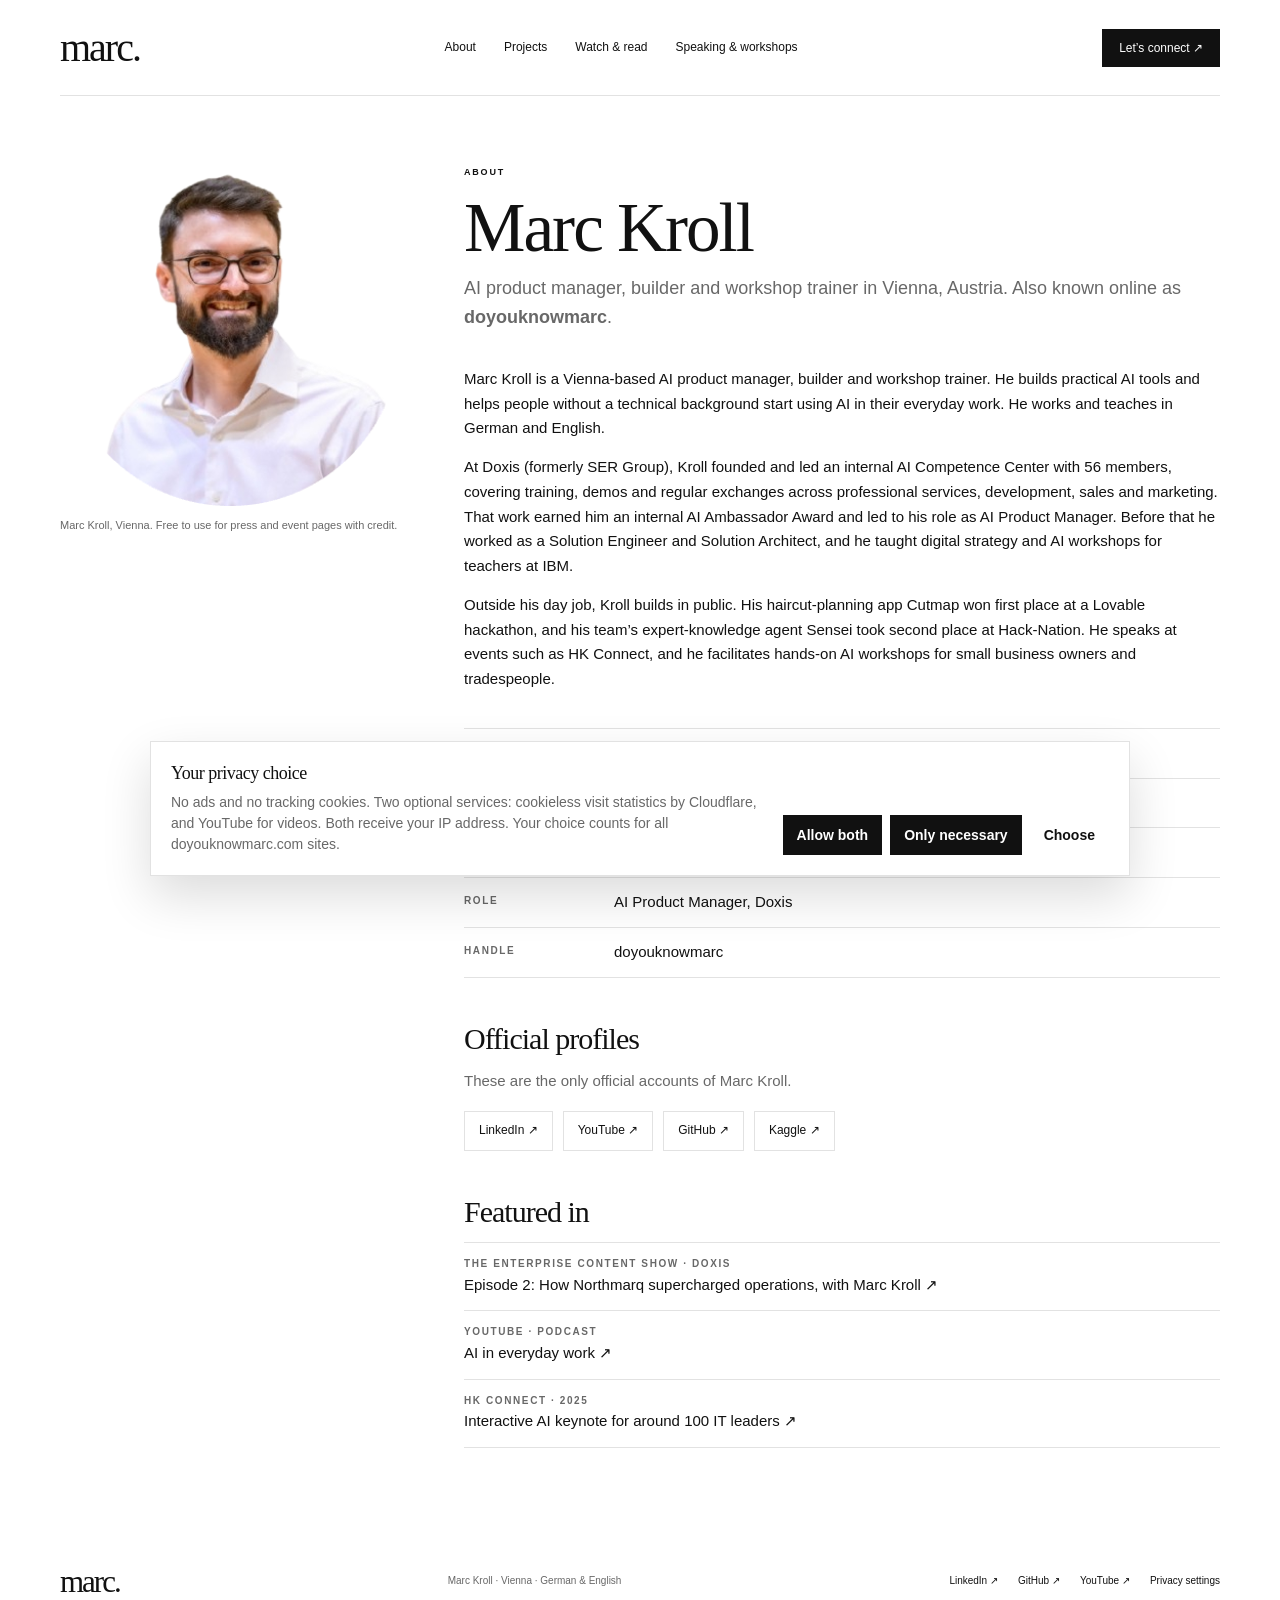
==== commit cd268aed: "One privacy choice for all doyouknowmarc.com sites - assets/consent/dykm-consent.js: shared ConsentK" ====
--- a/about/index.html
+++ b/about/index.html
@@ -56,7 +56,7 @@
 .press .src{display:block;font-size:10px;letter-spacing:1.6px;font-weight:600;color:var(--muted)}
 @media(max-width:820px){.about{grid-template-columns:1fr;gap:34px;padding-top:40px}.about figure{max-width:260px}.facts{grid-template-columns:110px 1fr}}
 </style>
-<link rel="stylesheet" href="../assets/consent/consent-kit.css"><link rel="stylesheet" href="../assets/consent/site.css"><script type="module" src="../consent.js"></script></head><body>
+<script type="module" src="../assets/consent/dykm-consent.js"></script></head><body>
 <a class="skip" href="#main">Skip to content</a>
 <header class="header wrap"><a href="../" class="wordmark" aria-label="Marc Kroll home">marc<span>.</span></a><nav aria-label="Main navigation"><a href="./" aria-current="page">About</a><a href="../#work">Projects</a><a href="../#watch">Watch &amp; read</a><a href="../#community">Speaking &amp; workshops</a></nav><a class="button button-small" href="https://www.linkedin.com/in/doyouknowmarc/">Let’s connect ↗</a></header>
 <main id="main" class="wrap">
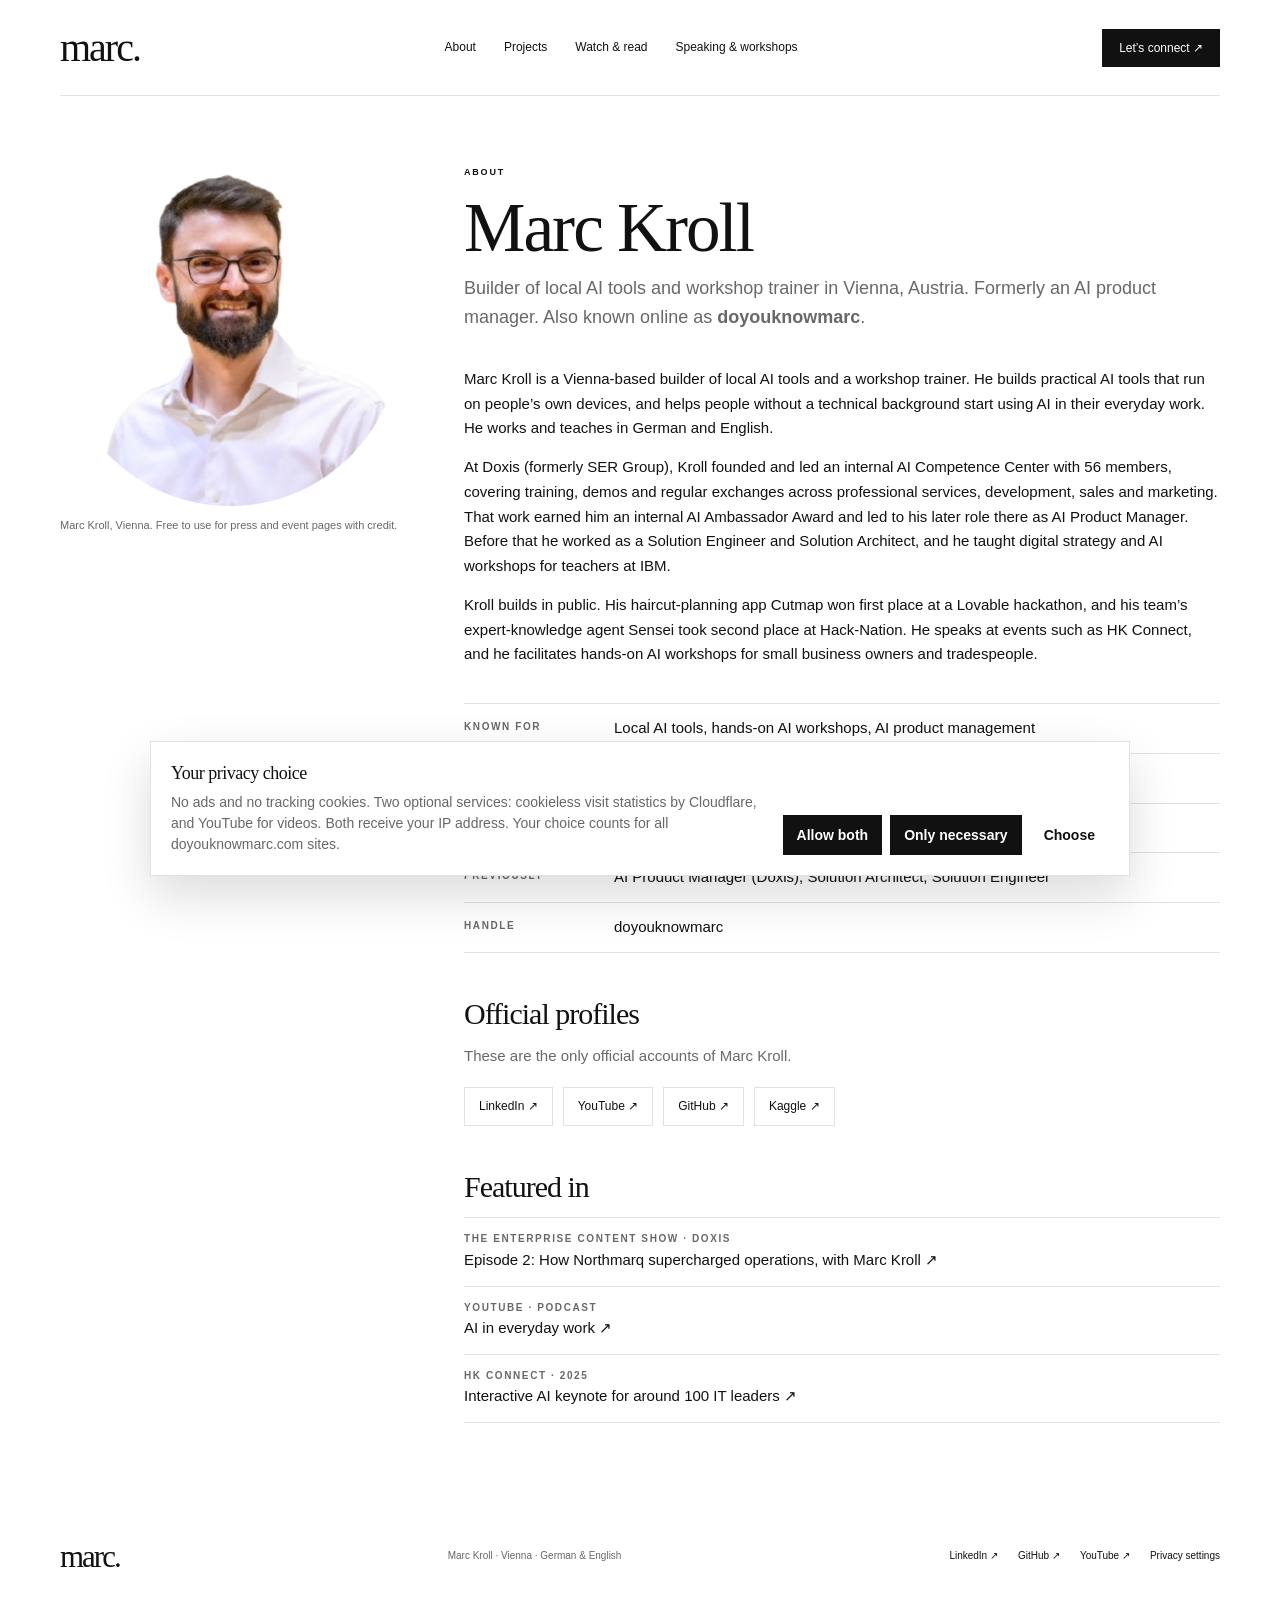
==== commit 84d237d2: "Describe AI Product Manager as a former role everywhere About page title, meta, descriptor, body and" ====
--- a/about/index.html
+++ b/about/index.html
@@ -1,10 +1,10 @@
 <!doctype html>
 <html lang="en"><head>
 <meta charset="utf-8"><meta name="viewport" content="width=device-width,initial-scale=1">
-<title>About Marc Kroll — AI product manager, builder and trainer in Vienna</title>
-<meta name="description" content="Marc Kroll (doyouknowmarc) is a Vienna-based AI product manager, builder and workshop trainer. He builds AI tools, leads hands-on workshops and teaches in German and English.">
+<title>About Marc Kroll — builder of local AI tools and workshop trainer in Vienna</title>
+<meta name="description" content="Marc Kroll (doyouknowmarc) builds local AI tools and runs hands-on AI workshops in Vienna, in German and English. Formerly AI Product Manager, Solution Architect and Solution Engineer in enterprise software.">
 <link rel="canonical" href="https://doyouknowmarc.com/about/"><meta property="og:url" content="https://doyouknowmarc.com/about/">
-<meta property="og:title" content="About Marc Kroll"><meta property="og:description" content="Vienna-based AI product manager, builder and workshop trainer."><meta property="og:type" content="profile"><meta property="og:image" content="https://doyouknowmarc.com/assets/marc-portrait.png">
+<meta property="og:title" content="About Marc Kroll"><meta property="og:description" content="Vienna-based builder of local AI tools and workshop trainer, formerly AI Product Manager, Solution Architect and Solution Engineer in enterprise software."><meta property="og:type" content="profile"><meta property="og:image" content="https://doyouknowmarc.com/assets/marc-portrait.png">
 <script type="application/ld+json">
 {
   "@context": "https://schema.org",
@@ -12,18 +12,17 @@
   "@id": "https://doyouknowmarc.com/about/#page",
   "url": "https://doyouknowmarc.com/about/",
   "name": "About Marc Kroll",
-  "dateModified": "2026-11-13",
+  "dateModified": "2026-11-20",
   "isPartOf": { "@id": "https://doyouknowmarc.com/#website" },
   "mainEntity": {
     "@type": "Person",
     "@id": "https://doyouknowmarc.com/#person",
     "name": "Marc Kroll",
     "alternateName": "doyouknowmarc",
-    "description": "Vienna-based AI product manager, builder and workshop trainer.",
+    "description": "Vienna-based builder of local AI tools and workshop trainer, formerly AI Product Manager, Solution Architect and Solution Engineer in enterprise software.",
     "url": "https://doyouknowmarc.com/",
     "image": "https://doyouknowmarc.com/assets/marc-portrait.png",
-    "jobTitle": "AI Product Manager",
-    "worksFor": { "@type": "Organization", "name": "Doxis", "alternateName": "SER Group", "url": "https://www.doxis.com/" },
+    "alumniOf": { "@type": "Organization", "name": "Doxis", "alternateName": "SER Group", "url": "https://www.doxis.com/" },
     "homeLocation": { "@type": "Place", "name": "Vienna, Austria" },
     "knowsLanguage": ["de", "en"],
     "sameAs": [
@@ -65,17 +64,17 @@
   <div>
     <p class="eyebrow">ABOUT</p>
     <h1>Marc Kroll</h1>
-    <p class="descriptor">AI product manager, builder and workshop trainer in Vienna, Austria. Also known online as <strong>doyouknowmarc</strong>.</p>
+    <p class="descriptor">Builder of local AI tools and workshop trainer in Vienna, Austria. Formerly an AI product manager. Also known online as <strong>doyouknowmarc</strong>.</p>
 
-    <p>Marc Kroll is a Vienna-based AI product manager, builder and workshop trainer. He builds practical AI tools and helps people without a technical background start using AI in their everyday work. He works and teaches in German and English.</p>
-    <p>At Doxis (formerly SER Group), Kroll founded and led an internal AI Competence Center with 56 members, covering training, demos and regular exchanges across professional services, development, sales and marketing. That work earned him an internal AI Ambassador Award and led to his role as AI Product Manager. Before that he worked as a Solution Engineer and Solution Architect, and he taught digital strategy and AI workshops for teachers at IBM.</p>
-    <p>Outside his day job, Kroll builds in public. His haircut-planning app Cutmap won first place at a Lovable hackathon, and his team’s expert-knowledge agent Sensei took second place at Hack-Nation. He speaks at events such as HK Connect, and he facilitates hands-on AI workshops for small business owners and tradespeople.</p>
+    <p>Marc Kroll is a Vienna-based builder of local AI tools and a workshop trainer. He builds practical AI tools that run on people’s own devices, and helps people without a technical background start using AI in their everyday work. He works and teaches in German and English.</p>
+    <p>At Doxis (formerly SER Group), Kroll founded and led an internal AI Competence Center with 56 members, covering training, demos and regular exchanges across professional services, development, sales and marketing. That work earned him an internal AI Ambassador Award and led to his later role there as AI Product Manager. Before that he worked as a Solution Engineer and Solution Architect, and he taught digital strategy and AI workshops for teachers at IBM.</p>
+    <p>Kroll builds in public. His haircut-planning app Cutmap won first place at a Lovable hackathon, and his team’s expert-knowledge agent Sensei took second place at Hack-Nation. He speaks at events such as HK Connect, and he facilitates hands-on AI workshops for small business owners and tradespeople.</p>
 
     <dl class="facts">
-      <dt>KNOWN FOR</dt><dd>AI product management, AI tools, hands-on AI workshops</dd>
+      <dt>KNOWN FOR</dt><dd>Local AI tools, hands-on AI workshops, AI product management</dd>
       <dt>BASED IN</dt><dd>Vienna, Austria</dd>
       <dt>LANGUAGES</dt><dd>German, English</dd>
-      <dt>ROLE</dt><dd>AI Product Manager, Doxis</dd>
+      <dt>PREVIOUSLY</dt><dd>AI Product Manager (Doxis), Solution Architect, Solution Engineer</dd>
       <dt>HANDLE</dt><dd>doyouknowmarc</dd>
     </dl>
 
--- a/styles.css
+++ b/styles.css
@@ -5,3 +5,76 @@
 .hello img,.feature-image img,.mini-image img,.project-image img,.media-image img,.community-photo img{transition:transform .3s ease,filter .3s ease}
 :is(.hello,.feature-video,.mini-video,.project,.media-card,.community-photo):is(:hover,:focus-within) img{filter:grayscale(0)}
 @media(prefers-reduced-motion:reduce){html{scroll-behavior:auto}*{transition:none!important}}
+/* draft/positioning-control */
+.hero-actions .button-outline{min-width:0}
+.needs-grid{display:grid;grid-template-columns:repeat(4,minmax(0,1fr));gap:22px}
+.needs-grid article{border-top:1px solid #111;padding-top:20px;display:flex;flex-direction:column;gap:12px}
+.needs-grid .quote{font-family:Georgia,serif;font-size:21px;line-height:1.3;letter-spacing:-.4px}
+.needs-grid p:not(.quote){font-size:12px;line-height:1.75;color:var(--muted)}
+.needs-grid a{font-size:11px;font-weight:600;margin-top:auto}
+.byo{margin-top:40px;border:1px solid var(--line);padding:20px 24px;display:grid;grid-template-columns:180px 1fr;gap:20px;align-items:baseline}
+.byo .eyebrow{color:var(--muted)}.byo p:not(.eyebrow){font-size:13px;line-height:1.7}
+.tool-group+.tool-group{margin-top:60px}
+.group-head{display:flex;justify-content:space-between;align-items:baseline;gap:30px;border-bottom:1px solid #111;padding-bottom:12px;margin-bottom:26px}
+.group-head p:not(.eyebrow){font-size:12px;color:var(--muted);max-width:420px;text-align:right}
+.control{list-style:none;padding:0;margin:0 0 14px;display:flex;flex-wrap:wrap;gap:6px}
+.control li{font-size:9px;letter-spacing:.6px;border:1px solid #111;padding:3px 7px;text-transform:uppercase}
+.voices-grid{display:grid;grid-template-columns:repeat(3,minmax(0,1fr));gap:24px}
+.voices-grid figure{border:1px solid var(--line);padding:26px;display:flex;flex-direction:column;gap:18px}
+.voices-grid blockquote{margin:0;font-family:Georgia,serif;font-size:20px;line-height:1.35}
+.voices-grid figcaption{font-size:11px;color:var(--muted);line-height:1.6}
+#community .spotlight{margin-bottom:50px}
+@media(max-width:920px){.needs-grid{grid-template-columns:1fr 1fr}.voices-grid{grid-template-columns:1fr}}
+@media(max-width:650px){.needs-grid{grid-template-columns:1fr}.byo{grid-template-columns:1fr;gap:8px}.group-head{display:block}.group-head p:not(.eyebrow){text-align:left;margin-top:6px}.hero-actions{flex-wrap:wrap}}
+/* hero variants (draft) */
+.hero-split{display:grid;grid-template-columns:1.25fr 1fr;gap:60px;align-items:center;padding-top:60px;padding-bottom:56px}
+.hs-copy .eyebrow{color:var(--muted);margin-bottom:22px}
+.hero-split h1{font-size:clamp(40px,4.6vw,64px);line-height:1.06;margin-bottom:24px}
+.hs-lede{font-size:16px;line-height:1.75;color:#444;max-width:560px}
+.hero-split .hero-actions{justify-content:flex-start;flex-wrap:wrap}
+.hs-proof{list-style:none;padding:0;margin:38px 0 0;display:grid;grid-template-columns:repeat(3,1fr);gap:18px;border-top:1px solid var(--line);padding-top:20px}
+.hs-proof li{font-size:11px;line-height:1.55;color:var(--muted)}.hs-proof strong{display:block;font-family:Georgia,serif;font-weight:400;font-size:24px;color:#111;letter-spacing:-.5px;margin-bottom:4px}
+.hs-media{position:relative;margin:0}
+.hs-portrait img{display:block;width:100%;aspect-ratio:4/5;object-fit:cover;object-position:center 35%;filter:grayscale(1);transition:filter .3s ease}
+.hs-portrait:hover img,.hs-color img{filter:none}
+.hs-portrait figcaption{font-size:10px;color:var(--muted);margin-top:10px}
+.hs-checks{list-style:none;padding:0;margin:26px 0 0;display:grid;gap:10px}.hs-checks li{font-size:14px;padding-left:26px;position:relative}.hs-checks li:before{content:"✓";position:absolute;left:0;font-weight:700}
+.hs-badge{position:absolute;background:#fff;border:1px solid #111;padding:10px 14px;font-size:10px;color:var(--muted);line-height:1.45;box-shadow:0 6px 18px #0001}.hs-badge strong{display:block;color:#111;font-size:13px}
+.hs-b1{left:-34px;top:12%}.hs-b2{right:-20px;top:46%}.hs-b3{left:-20px;bottom:9%}
+.hs-v3{grid-template-columns:1fr 1.05fr}
+.hs-stack{height:470px}
+.hs-shot{position:absolute;margin:0;width:78%;background:#fff;border:1px solid #111;box-shadow:0 10px 30px #0002}
+.hs-shot img{display:block;width:100%;aspect-ratio:1.65;object-fit:cover;object-position:top}
+.hs-shot figcaption{font-size:9px;letter-spacing:.8px;text-transform:uppercase;padding:7px 10px;border-top:1px solid #111}
+.s1{right:0;top:0}.s2{left:0;top:30%;z-index:1}.s3{right:4%;bottom:0;z-index:2}
+.hs-small{display:flex;align-items:center;gap:10px;font-size:11px;color:var(--muted);margin-top:30px}.hs-small img{border-radius:50%;width:40px;height:40px}
+@media(max-width:920px){.hero-split,.hs-v3{grid-template-columns:1fr;gap:40px}.hs-portrait{max-width:440px}.hs-b1,.hs-b3{left:10px}.hs-b2{right:10px}}
+@media(max-width:650px){.hero-split{padding-top:36px;padding-bottom:36px}.hero-split h1{font-size:38px;letter-spacing:-1.5px}.hs-lede{font-size:14px}.hs-proof{grid-template-columns:1fr;gap:12px}.hs-stack{height:330px}.hs-shot{width:86%}}
+.hs-portrait{justify-self:end;width:100%;max-width:440px}.hs-portrait img{height:auto;aspect-ratio:5/6;object-position:center 30%}.hs-shot img{height:auto}
+.hero-split h1{font-size:clamp(38px,4vw,54px);text-wrap:balance}
+/* local-AI hero with card deck (draft) */
+.deck-wrap{display:flex;flex-direction:column;align-items:center;gap:22px;padding:20px 40px 0 0}
+.deck{position:relative;width:100%;max-width:440px;aspect-ratio:1.25;touch-action:pan-y;user-select:none;-webkit-user-select:none}
+.deck-card{position:absolute;inset:0;display:flex;flex-direction:column;background:#fff;border:1px solid #111;box-shadow:0 14px 34px #0000001f;transform-origin:50% 100%;transition:transform .45s cubic-bezier(.2,.8,.2,1),opacity .35s ease;cursor:grab;text-decoration:none!important;color:#111}
+.deck.is-dragging .deck-card.is-front{transition:none;cursor:grabbing}
+.deck.no-motion .deck-card{transition:none}
+.deck-card img{display:block;width:100%;flex:1;min-height:0;object-fit:cover;object-position:top;filter:grayscale(1);transition:filter .3s ease;pointer-events:none}
+.deck-card.is-front img{filter:none}
+.deck-meta{display:grid;gap:3px;padding:14px 16px 16px;border-top:1px solid #111}
+.deck-meta strong{font-family:Georgia,serif;font-weight:400;font-size:22px;letter-spacing:-.4px;line-height:1.2}
+.deck-meta>span:last-child{font-size:12px;color:var(--muted)}
+.deck-badge{justify-self:start;font-size:8px;letter-spacing:.8px;text-transform:uppercase;border:1px solid #111;padding:2px 6px;margin-bottom:4px}
+.deck-card.is-front:hover .deck-meta strong{text-decoration:underline;text-underline-offset:4px}
+.deck-controls{display:flex;align-items:center;gap:12px;font-size:11px}
+.deck-controls button{width:36px;height:36px;border-radius:50%;border:1px solid #111;background:#fff;color:#111;cursor:pointer;font-size:14px}
+.deck-controls button:hover{background:#111;color:#fff}
+.deck-controls [data-deck-count]{min-width:42px;text-align:center;font-variant-numeric:tabular-nums}
+.deck-hint{color:var(--muted);font-size:10px;margin-left:6px}
+@media(max-width:920px){.deck-wrap{padding:10px 30px 0 0}}
+@media(max-width:650px){.deck{max-width:300px}.deck-wrap{padding-right:60px}.deck-meta strong{font-size:19px}.deck-hint{display:none}}
+.hero-split{overflow-x:clip}
+/* deck: leave room for the fan so no card is clipped; credentials line */
+.deck-wrap{padding:36px 90px 0 0;align-items:flex-start}.deck{max-width:440px}.deck-controls{align-self:center;margin-right:-90px}
+.hs-small{font-size:12px;line-height:1.55;color:#444;align-items:center;max-width:470px}.hs-small strong{color:#111;font-weight:600}.hs-small img{width:48px;height:48px;flex:none}
+@media(max-width:920px){.deck-wrap{padding:30px 80px 0 0}.deck-controls{margin-right:-80px}}
+@media(max-width:650px){.deck{max-width:none}.deck-wrap{padding:24px 64px 0 0}.deck-controls{margin-right:-64px}}
